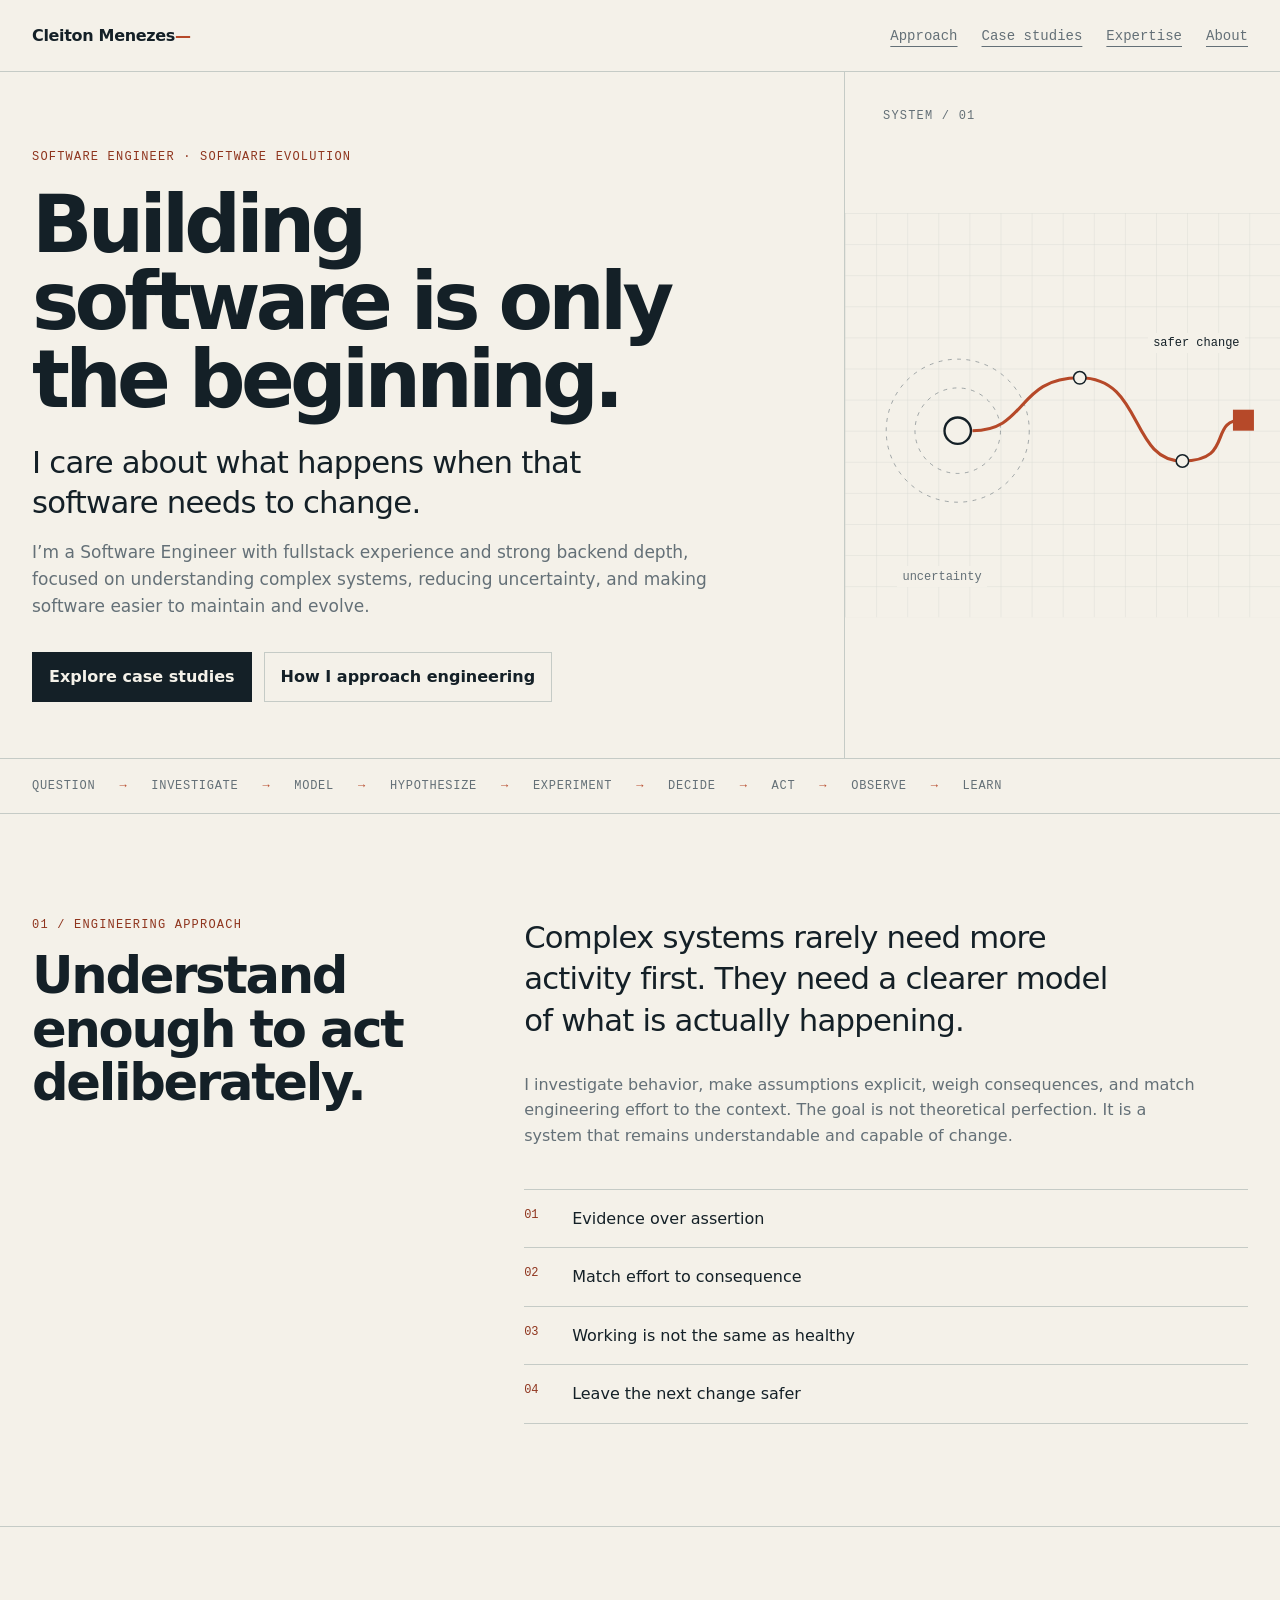
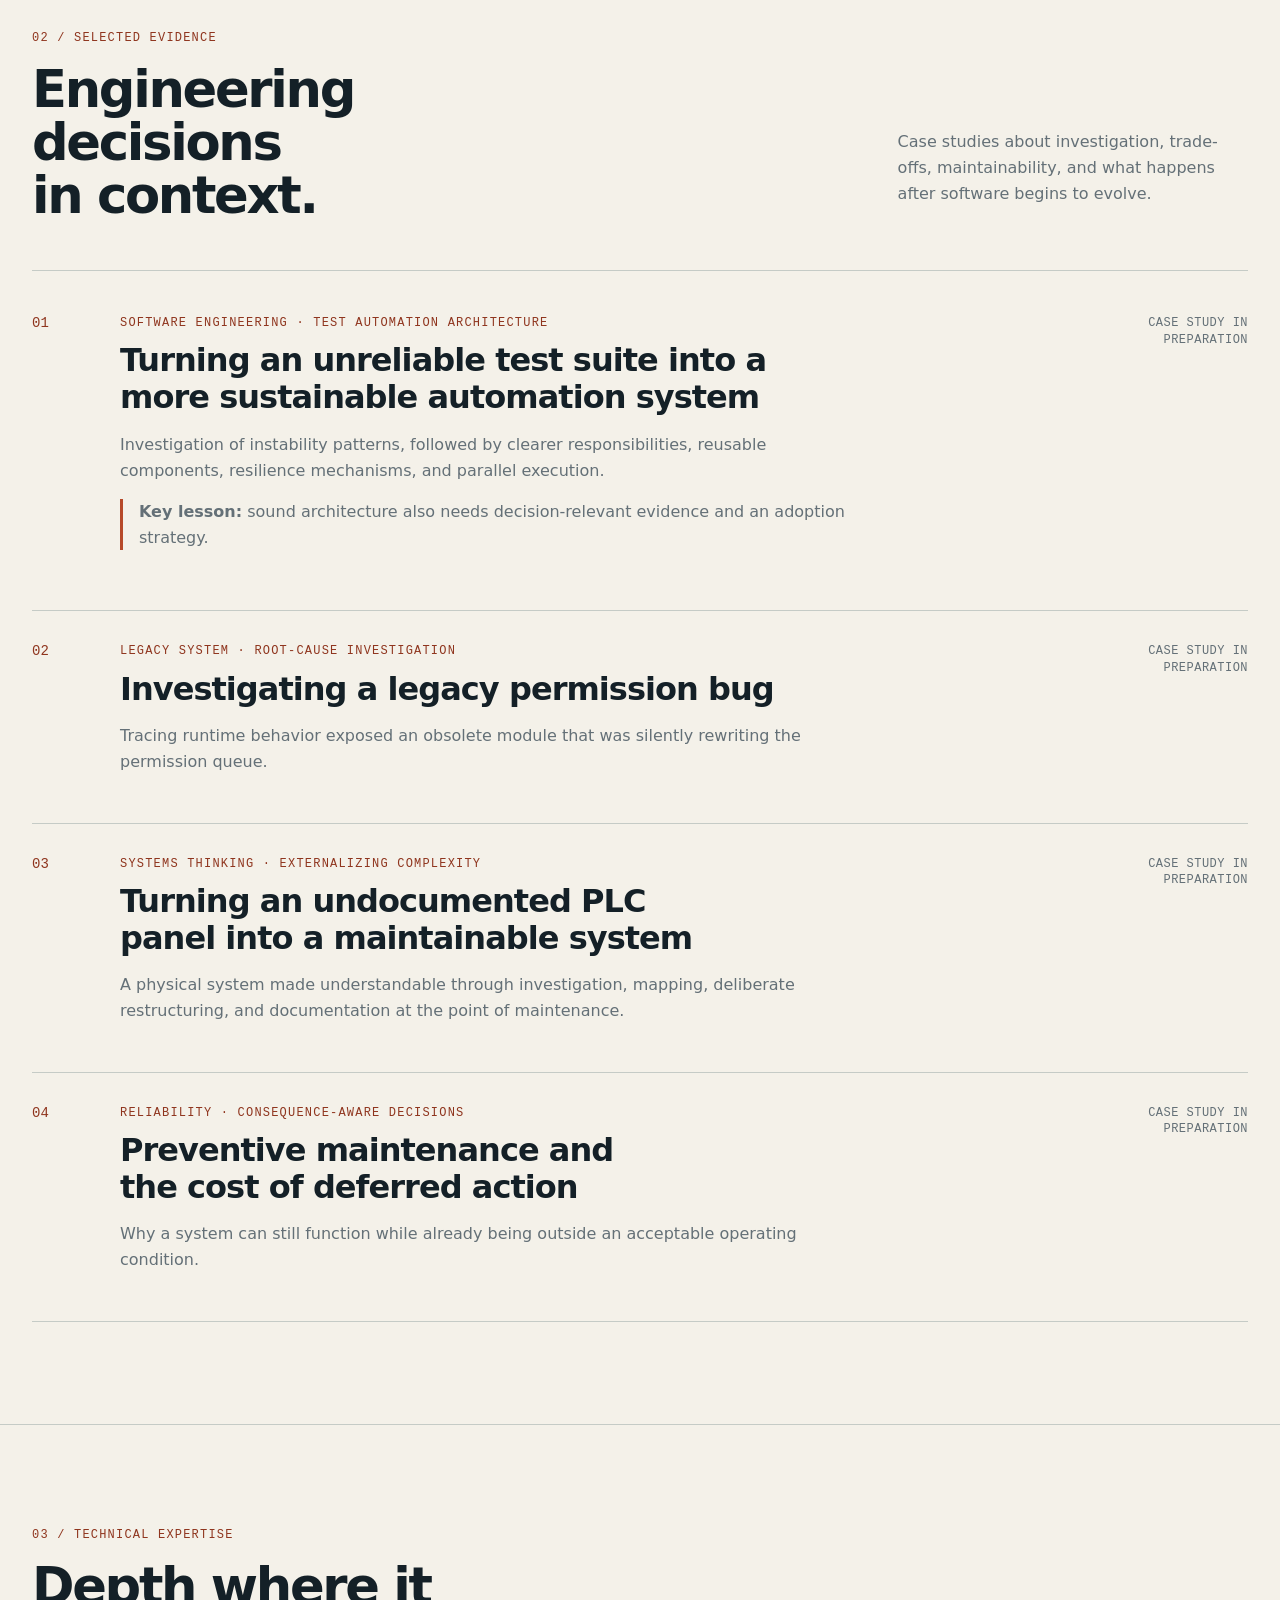
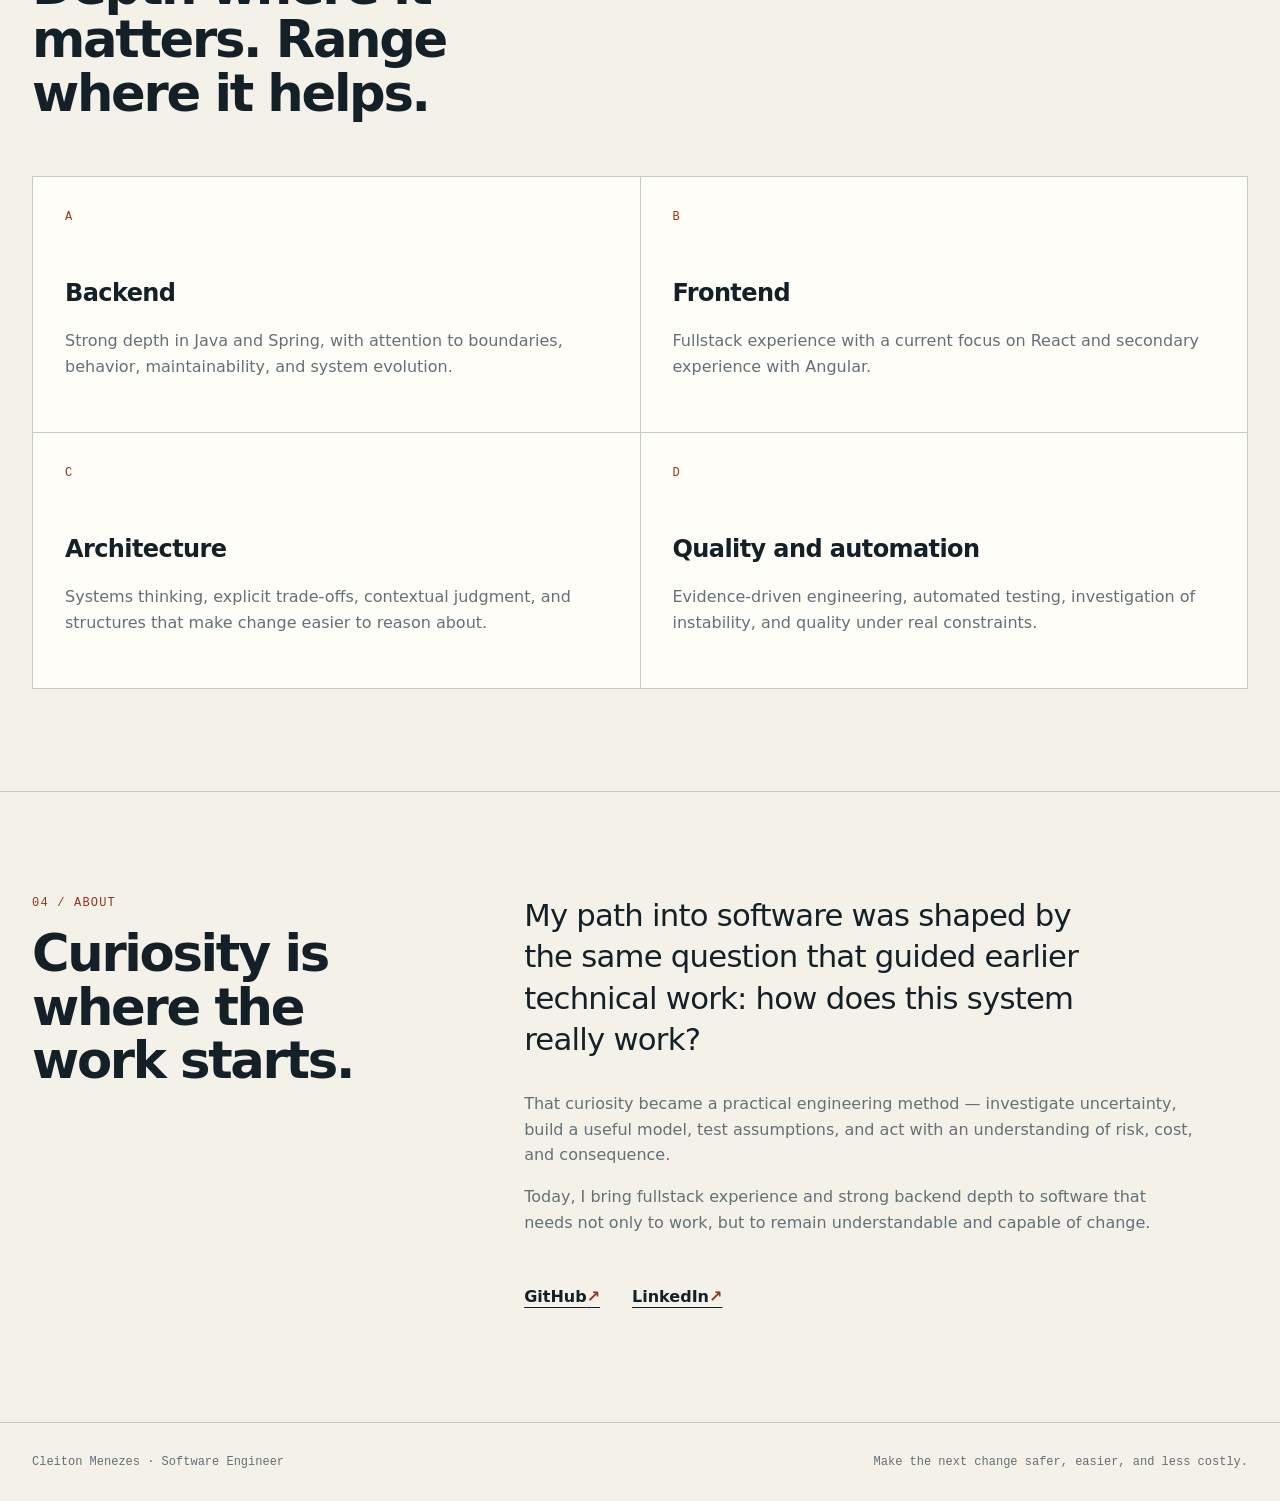
==== index.html @ 7252bc90 "Create audited portfolio home foundation" ====
<!doctype html>
<html lang="en">
<head>
  <meta charset="utf-8">
  <meta name="viewport" content="width=device-width, initial-scale=1">
  <meta name="description" content="Cleiton Menezes is a Software Engineer focused on building and evolving understandable, maintainable software.">
  <meta name="theme-color" content="#142027">
  <title>Cleiton Menezes — Software Engineer</title>
  <link rel="icon" href="favicon.svg" type="image/svg+xml">
  <link rel="stylesheet" href="styles.css">
</head>
<body>
  <a class="skip-link" href="#main-content">Skip to content</a>

  <header class="site-header">
    <a class="wordmark" href="#top" aria-label="Cleiton Menezes, home">Cleiton Menezes <span>—</span></a>
    <nav aria-label="Main navigation">
      <a href="#approach">Approach</a>
      <a href="#work">Case studies</a>
      <a href="#expertise">Expertise</a>
      <a href="#about">About</a>
    </nav>
  </header>

  <main id="main-content">
    <section class="hero" id="top" aria-labelledby="hero-title">
      <div class="hero-copy">
        <p class="eyebrow">Software Engineer · Software Evolution</p>
        <h1 id="hero-title">Building software is only the beginning.</h1>
        <p class="hero-lede">I care about what happens when that software needs to change.</p>
        <p class="hero-support">I’m a Software Engineer with fullstack experience and strong backend depth, focused on understanding complex systems, reducing uncertainty, and making software easier to maintain and evolve.</p>
        <div class="hero-actions">
          <a class="button button-primary" href="#work">Explore case studies</a>
          <a class="button button-secondary" href="#approach">How I approach engineering</a>
        </div>
      </div>

      <div class="hero-map" role="img" aria-label="A path transforms uncertainty into a safer change through deliberate engineering decisions">
        <p class="map-index">SYSTEM / 01</p>
        <svg viewBox="0 0 560 520" aria-hidden="true" focusable="false">
          <defs>
            <pattern id="grid" width="40" height="40" patternUnits="userSpaceOnUse">
              <path d="M40 0H0V40" fill="none" stroke="currentColor" stroke-width="1"/>
            </pattern>
          </defs>
          <rect width="560" height="520" fill="url(#grid)" class="grid-field"/>
          <circle cx="145" cy="280" r="92" class="orbit"/>
          <circle cx="145" cy="280" r="55" class="orbit"/>
          <circle cx="145" cy="280" r="17" class="origin"/>
          <path d="M164 280C235 280 220 212 302 212S366 319 434 319 466 266 512 266" class="journey"/>
          <circle cx="302" cy="212" r="8" class="checkpoint"/>
          <circle cx="434" cy="319" r="8" class="checkpoint"/>
          <rect x="499" y="253" width="27" height="27" class="destination"/>
        </svg>
        <span class="map-label map-start">uncertainty</span>
        <span class="map-label map-end">safer change</span>
      </div>

      <ol class="method" aria-label="Engineering method">
        <li>Question</li><li>Investigate</li><li>Model</li><li>Hypothesize</li><li>Experiment</li><li>Decide</li><li>Act</li><li>Observe</li><li>Learn</li>
      </ol>
    </section>

    <section class="approach section" id="approach" aria-labelledby="approach-title">
      <div class="section-heading">
        <p class="section-index">01 / Engineering approach</p>
        <h2 id="approach-title">Understand enough to act deliberately.</h2>
      </div>
      <div class="approach-copy">
        <p class="large-copy">Complex systems rarely need more activity first. They need a clearer model of what is actually happening.</p>
        <p>I investigate behavior, make assumptions explicit, weigh consequences, and match engineering effort to the context. The goal is not theoretical perfection. It is a system that remains understandable and capable of change.</p>
        <ul class="principles">
          <li><span>01</span> Evidence over assertion</li>
          <li><span>02</span> Match effort to consequence</li>
          <li><span>03</span> Working is not the same as healthy</li>
          <li><span>04</span> Leave the next change safer</li>
        </ul>
      </div>
    </section>

    <section class="work section" id="work" aria-labelledby="work-title">
      <div class="section-heading work-heading">
        <div>
          <p class="section-index">02 / Selected evidence</p>
          <h2 id="work-title">Engineering decisions in context.</h2>
        </div>
        <p>Case studies about investigation, trade-offs, maintainability, and what happens after software begins to evolve.</p>
      </div>

      <div class="case-list">
        <article class="case-card case-featured">
          <div class="case-number">01</div>
          <div class="case-body">
            <p class="case-context">Software engineering · Test automation architecture</p>
            <h3>Turning an unreliable test suite into a more sustainable automation system</h3>
            <p>Investigation of instability patterns, followed by clearer responsibilities, reusable components, resilience mechanisms, and parallel execution.</p>
            <p class="case-lesson"><strong>Key lesson:</strong> sound architecture also needs decision-relevant evidence and an adoption strategy.</p>
          </div>
          <span class="case-status">Case study in preparation</span>
        </article>

        <article class="case-card">
          <div class="case-number">02</div>
          <div class="case-body">
            <p class="case-context">Legacy system · Root-cause investigation</p>
            <h3>Investigating a legacy permission bug</h3>
            <p>Tracing runtime behavior exposed an obsolete module that was silently rewriting the permission queue.</p>
          </div>
          <span class="case-status">Case study in preparation</span>
        </article>

        <article class="case-card">
          <div class="case-number">03</div>
          <div class="case-body">
            <p class="case-context">Systems thinking · Externalizing complexity</p>
            <h3>Turning an undocumented PLC panel into a maintainable system</h3>
            <p>A physical system made understandable through investigation, mapping, deliberate restructuring, and documentation at the point of maintenance.</p>
          </div>
          <span class="case-status">Case study in preparation</span>
        </article>

        <article class="case-card">
          <div class="case-number">04</div>
          <div class="case-body">
            <p class="case-context">Reliability · Consequence-aware decisions</p>
            <h3>Preventive maintenance and the cost of deferred action</h3>
            <p>Why a system can still function while already being outside an acceptable operating condition.</p>
          </div>
          <span class="case-status">Case study in preparation</span>
        </article>
      </div>
    </section>

    <section class="expertise section" id="expertise" aria-labelledby="expertise-title">
      <div class="section-heading">
        <p class="section-index">03 / Technical expertise</p>
        <h2 id="expertise-title">Depth where it matters. Range where it helps.</h2>
      </div>
      <div class="expertise-grid">
        <article><p class="expertise-index">A</p><h3>Backend</h3><p>Strong depth in Java and Spring, with attention to boundaries, behavior, maintainability, and system evolution.</p></article>
        <article><p class="expertise-index">B</p><h3>Frontend</h3><p>Fullstack experience with a current focus on React and secondary experience with Angular.</p></article>
        <article><p class="expertise-index">C</p><h3>Architecture</h3><p>Systems thinking, explicit trade-offs, contextual judgment, and structures that make change easier to reason about.</p></article>
        <article><p class="expertise-index">D</p><h3>Quality and automation</h3><p>Evidence-driven engineering, automated testing, investigation of instability, and quality under real constraints.</p></article>
      </div>
    </section>

    <section class="about section" id="about" aria-labelledby="about-title">
      <div class="section-heading">
        <p class="section-index">04 / About</p>
        <h2 id="about-title">Curiosity is where the work starts.</h2>
      </div>
      <div class="about-copy">
        <p class="large-copy">My path into software was shaped by the same question that guided earlier technical work: how does this system really work?</p>
        <p>That curiosity became a practical engineering method — investigate uncertainty, build a useful model, test assumptions, and act with an understanding of risk, cost, and consequence.</p>
        <p>Today, I bring fullstack experience and strong backend depth to software that needs not only to work, but to remain understandable and capable of change.</p>
        <div class="contact-links" aria-label="Professional profiles">
          <a href="https://github.com/menezescleiton">GitHub <span aria-hidden="true">↗</span></a>
          <a href="https://www.linkedin.com/in/menezescleiton/">LinkedIn <span aria-hidden="true">↗</span></a>
        </div>
      </div>
    </section>
  </main>

  <footer class="site-footer">
    <p>Cleiton Menezes · Software Engineer</p>
    <p>Make the next change safer, easier, and less costly.</p>
  </footer>
</body>
</html>
---- styles.css ----
:root {
  color-scheme: light dark;
  --paper: light-dark(#f4f1e9, #0b1014);
  --surface: light-dark(#fffdf7, #11181e);
  --ink: light-dark(#142027, #edf2ef);
  --muted: light-dark(#647077, #a4afb0);
  --line: light-dark(#c5cbc6, #303a40);
  --signal: light-dark(#b64929, #ed7148);
  --signal-strong: light-dark(#8f351e, #ff906a);
  --max-width: 82rem;
}

* { box-sizing: border-box; }
html { scroll-behavior: smooth; }
body { margin: 0; background: var(--paper); color: var(--ink); font-family: Inter, ui-sans-serif, system-ui, -apple-system, BlinkMacSystemFont, "Segoe UI", sans-serif; font-size: 1rem; line-height: 1.6; }
a { color: inherit; }
a:focus-visible { outline: 3px solid var(--signal-strong); outline-offset: 4px; }
.skip-link { position: absolute; left: 1rem; top: -5rem; z-index: 100; padding: .75rem 1rem; background: var(--ink); color: var(--paper); }
.skip-link:focus { top: 1rem; }

.site-header { width: min(100%, var(--max-width)); margin: 0 auto; min-height: 4.5rem; padding: 0 2rem; display: flex; align-items: center; justify-content: space-between; gap: 2rem; border-bottom: 1px solid var(--line); }
.wordmark { min-height: 2.75rem; display: inline-flex; align-items: center; font-weight: 650; text-decoration: none; letter-spacing: -.02em; white-space: nowrap; }
.wordmark span { color: var(--signal); }
nav { display: flex; flex-wrap: wrap; justify-content: flex-end; gap: 1.5rem; }
nav a { min-height: 2.75rem; display: inline-flex; align-items: center; color: var(--muted); font: .875rem ui-monospace, "Cascadia Mono", monospace; text-decoration-thickness: 1px; text-underline-offset: .35rem; }
nav a:hover { color: var(--ink); }

main, .site-footer { width: min(100%, var(--max-width)); margin: 0 auto; }
.hero { display: grid; grid-template-columns: minmax(0, 1.45fr) minmax(20rem, .75fr); position: relative; min-height: 40rem; border-bottom: 1px solid var(--line); }
.hero-copy { padding: clamp(3.5rem, 6vw, 5.5rem) clamp(2rem, 6vw, 5.5rem) 3.5rem 2rem; display: flex; flex-direction: column; justify-content: flex-start; }
.eyebrow, .section-index, .map-index, .case-context, .case-status, .expertise-index { margin: 0; color: var(--signal-strong); font: .75rem/1.4 ui-monospace, "Cascadia Mono", monospace; letter-spacing: .1em; text-transform: uppercase; }
h1, h2, h3 { text-wrap: balance; }
h1 { margin: 1.25rem 0 1.5rem; max-width: 13ch; font-size: clamp(3rem, 6.2vw, 5.25rem); line-height: .98; letter-spacing: -.06em; font-weight: 650; }
.hero-lede { margin: 0 0 1rem; max-width: 35rem; font-size: clamp(1.35rem, 2.4vw, 2rem); line-height: 1.3; letter-spacing: -.025em; }
.hero-support { margin: 0; max-width: 43rem; color: var(--muted); font-size: 1.0625rem; }
.hero-actions { display: flex; flex-wrap: wrap; gap: .75rem; margin-top: 2rem; }
.button { min-height: 2.75rem; display: inline-flex; align-items: center; justify-content: center; padding: .7rem 1rem; border: 1px solid var(--ink); font-weight: 650; text-decoration: none; }
.button-primary { background: var(--ink); color: var(--paper); }
.button-secondary { border-color: var(--line); }
.button:hover { border-color: var(--signal-strong); }

.hero-map { position: relative; min-height: 36rem; overflow: hidden; border-left: 1px solid var(--line); color: var(--line); }
.hero-map svg { width: 100%; height: 100%; display: block; }
.map-index { position: absolute; top: 2rem; left: 2rem; z-index: 1; padding: .25rem .4rem; background: var(--paper); color: var(--muted); }
.grid-field { opacity: .65; }
.orbit { fill: none; stroke: var(--muted); stroke-width: 1; stroke-dasharray: 5 7; opacity: .75; }
.origin { fill: var(--paper); stroke: var(--ink); stroke-width: 3; }
.journey { fill: none; stroke: var(--signal); stroke-width: 4; }
.checkpoint { fill: var(--paper); stroke: var(--ink); stroke-width: 2; }
.destination { fill: var(--signal); }
.map-label { position: absolute; padding: .2rem .35rem; background: var(--paper); font: .75rem ui-monospace, "Cascadia Mono", monospace; }
.map-start { left: 12%; bottom: 25%; color: var(--muted); }
.map-end { right: 8%; top: 38%; color: var(--ink); }
.method { grid-column: 1 / -1; margin: 0; padding: 1.25rem 2rem; display: flex; flex-wrap: wrap; gap: .55rem 1.5rem; border-top: 1px solid var(--line); list-style: none; color: var(--muted); font: .75rem ui-monospace, "Cascadia Mono", monospace; text-transform: uppercase; letter-spacing: .06em; }
.method li:not(:last-child)::after { content: "→"; margin-left: 1.5rem; color: var(--signal); }

.section { padding: clamp(4rem, 8vw, 7rem) 2rem; border-bottom: 1px solid var(--line); }
.approach, .about { display: grid; grid-template-columns: minmax(16rem, .7fr) minmax(0, 1.3fr); gap: clamp(3rem, 8vw, 8rem); }
.section-heading h2 { margin: 1rem 0 0; max-width: 15ch; font-size: clamp(2.1rem, 4vw, 4rem); line-height: 1.04; letter-spacing: -.045em; font-weight: 650; }
.large-copy { margin-top: 0; max-width: 30ch; font-size: clamp(1.35rem, 2.4vw, 2rem); line-height: 1.35; letter-spacing: -.025em; }
.approach-copy > p:not(.large-copy), .about-copy > p:not(.large-copy) { max-width: 42rem; color: var(--muted); }
.principles { margin: 2.5rem 0 0; padding: 0; list-style: none; border-top: 1px solid var(--line); }
.principles li { padding: 1rem 0; display: grid; grid-template-columns: 3rem 1fr; border-bottom: 1px solid var(--line); }
.principles span { color: var(--signal-strong); font-family: ui-monospace, "Cascadia Mono", monospace; font-size: .75rem; }

.work-heading { display: grid; grid-template-columns: minmax(0, 1.4fr) minmax(18rem, .6fr); align-items: end; gap: 3rem; margin-bottom: 3rem; }
.work-heading > p { color: var(--muted); }
.case-list { border-top: 1px solid var(--line); }
.case-card { display: grid; grid-template-columns: 4rem minmax(0, 1fr) 12rem; gap: 1.5rem; padding: 2rem 0; border-bottom: 1px solid var(--line); }
.case-featured { padding-top: 2.75rem; padding-bottom: 2.75rem; }
.case-number { color: var(--signal-strong); font: .875rem ui-monospace, "Cascadia Mono", monospace; }
.case-body h3 { margin: .65rem 0 .8rem; max-width: 30ch; font-size: clamp(1.4rem, 2.5vw, 2rem); line-height: 1.15; letter-spacing: -.03em; }
.case-body > p:not(.case-context) { max-width: 46rem; color: var(--muted); }
.case-lesson { padding-left: 1rem; border-left: 3px solid var(--signal); }
.case-status { align-self: start; color: var(--muted); text-align: right; letter-spacing: .04em; }

.expertise-grid { margin-top: 3.5rem; display: grid; grid-template-columns: repeat(2, minmax(0, 1fr)); border-top: 1px solid var(--line); border-left: 1px solid var(--line); }
.expertise-grid article { min-height: 16rem; padding: 2rem; border-right: 1px solid var(--line); border-bottom: 1px solid var(--line); background: var(--surface); }
.expertise-grid h3 { margin: 3rem 0 .75rem; font-size: 1.5rem; letter-spacing: -.025em; }
.expertise-grid article > p:last-child { color: var(--muted); }

.contact-links { display: flex; flex-wrap: wrap; gap: 1rem 2rem; margin-top: 2.5rem; }
.contact-links a { min-height: 2.75rem; display: inline-flex; align-items: center; font-weight: 650; text-underline-offset: .3rem; }
.contact-links span { color: var(--signal-strong); }
.site-footer { padding: 2rem; display: flex; flex-wrap: wrap; justify-content: space-between; gap: 1rem; color: var(--muted); font: .75rem ui-monospace, "Cascadia Mono", monospace; }
.site-footer p { margin: 0; }

@media (max-width: 55rem) {
  .site-header { align-items: flex-start; padding-block: 1.25rem; }
  .hero { grid-template-columns: 1fr; }
  .hero-copy { padding-right: 2rem; }
  .hero-map { min-height: 30rem; border-left: 0; border-top: 1px solid var(--line); }
  .approach, .about { grid-template-columns: 1fr; }
  .work-heading { grid-template-columns: 1fr; }
  .case-card { grid-template-columns: 3rem minmax(0, 1fr); }
  .case-status { grid-column: 2; text-align: left; }
}

@media (max-width: 38rem) {
  .site-header { display: block; }
  nav { margin-top: 1rem; justify-content: flex-start; gap: .75rem 1.25rem; }
  .hero { min-height: 0; }
  .hero-copy, .section { padding-inline: 1.25rem; }
  h1 { font-size: clamp(2.85rem, 14vw, 4.25rem); }
  .method { padding-inline: 1.25rem; }
  .method li:not(:last-child)::after { margin-left: .8rem; }
  .case-card { grid-template-columns: 1fr; gap: .75rem; }
  .case-status { grid-column: 1; }
  .expertise-grid { grid-template-columns: 1fr; }
  .site-footer { display: block; }
  .site-footer p + p { margin-top: .5rem; }
}

@media (prefers-reduced-motion: reduce) {
  html { scroll-behavior: auto; }
}
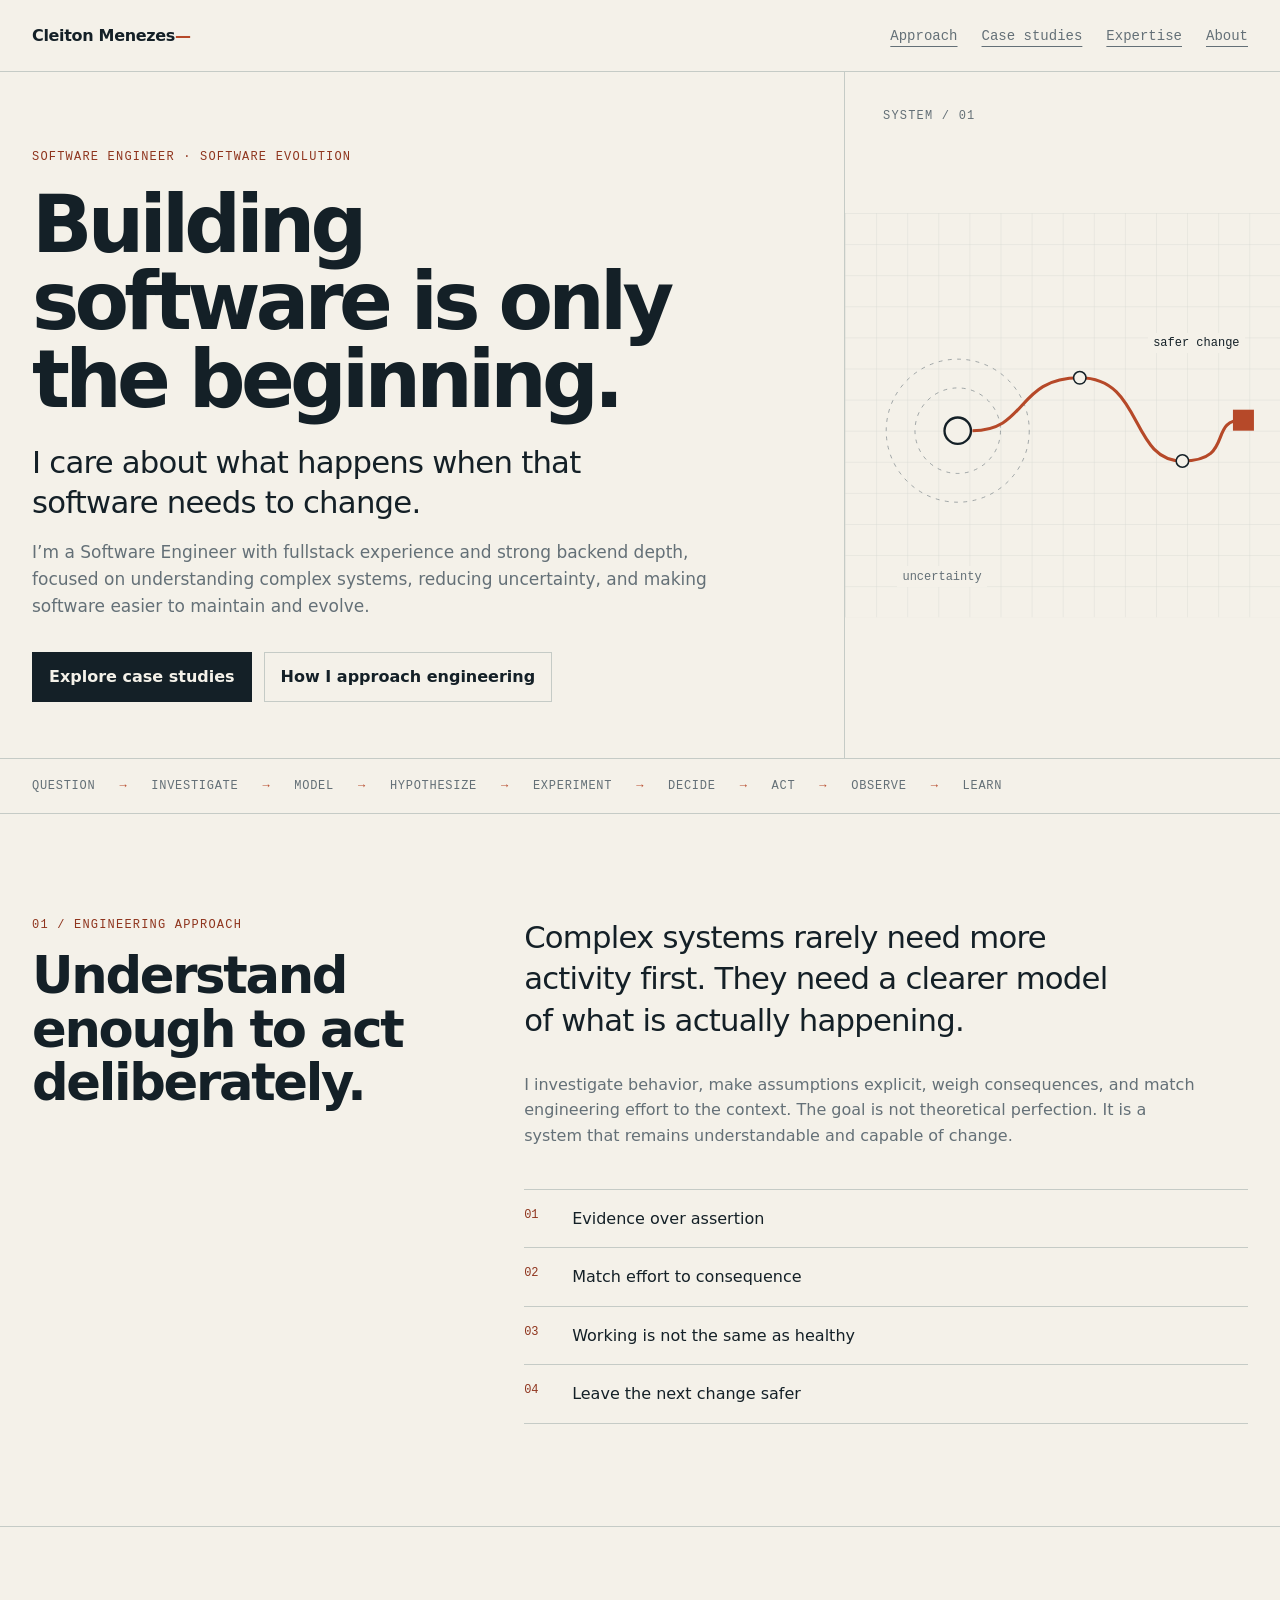
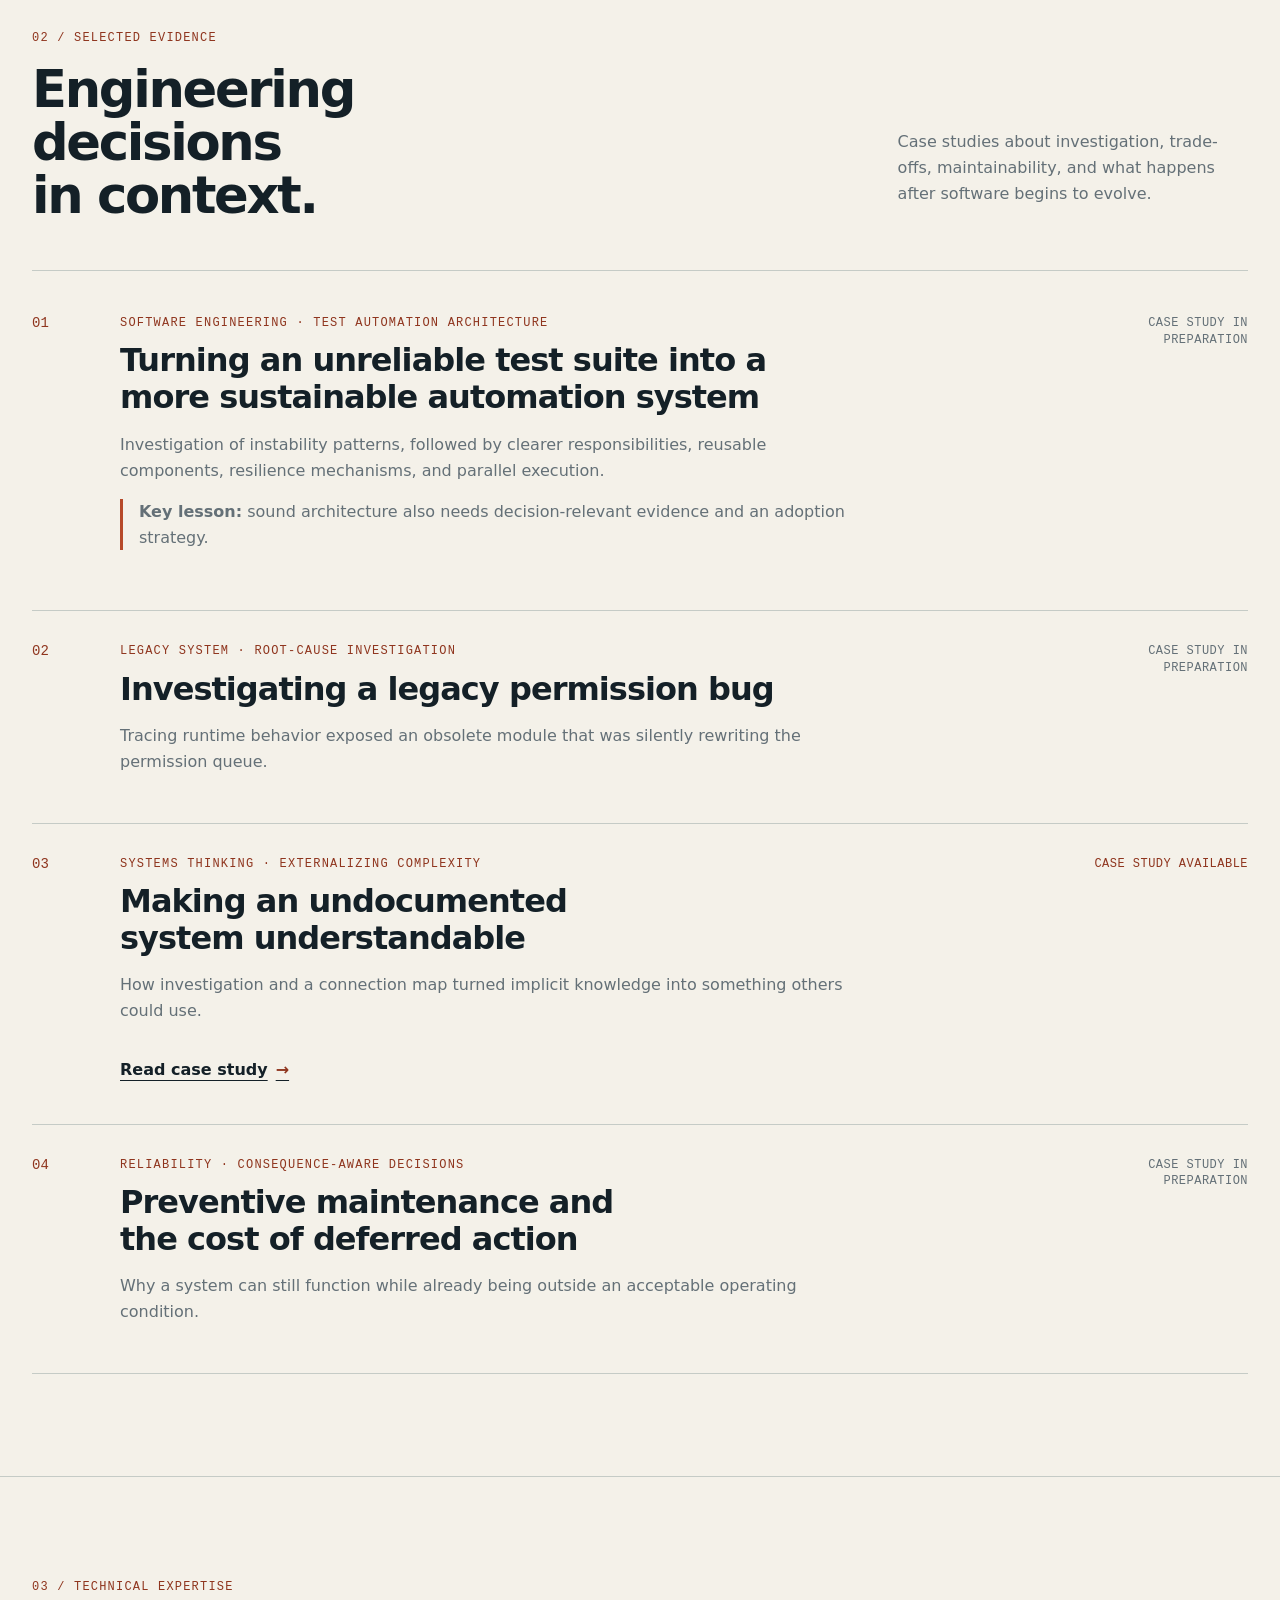
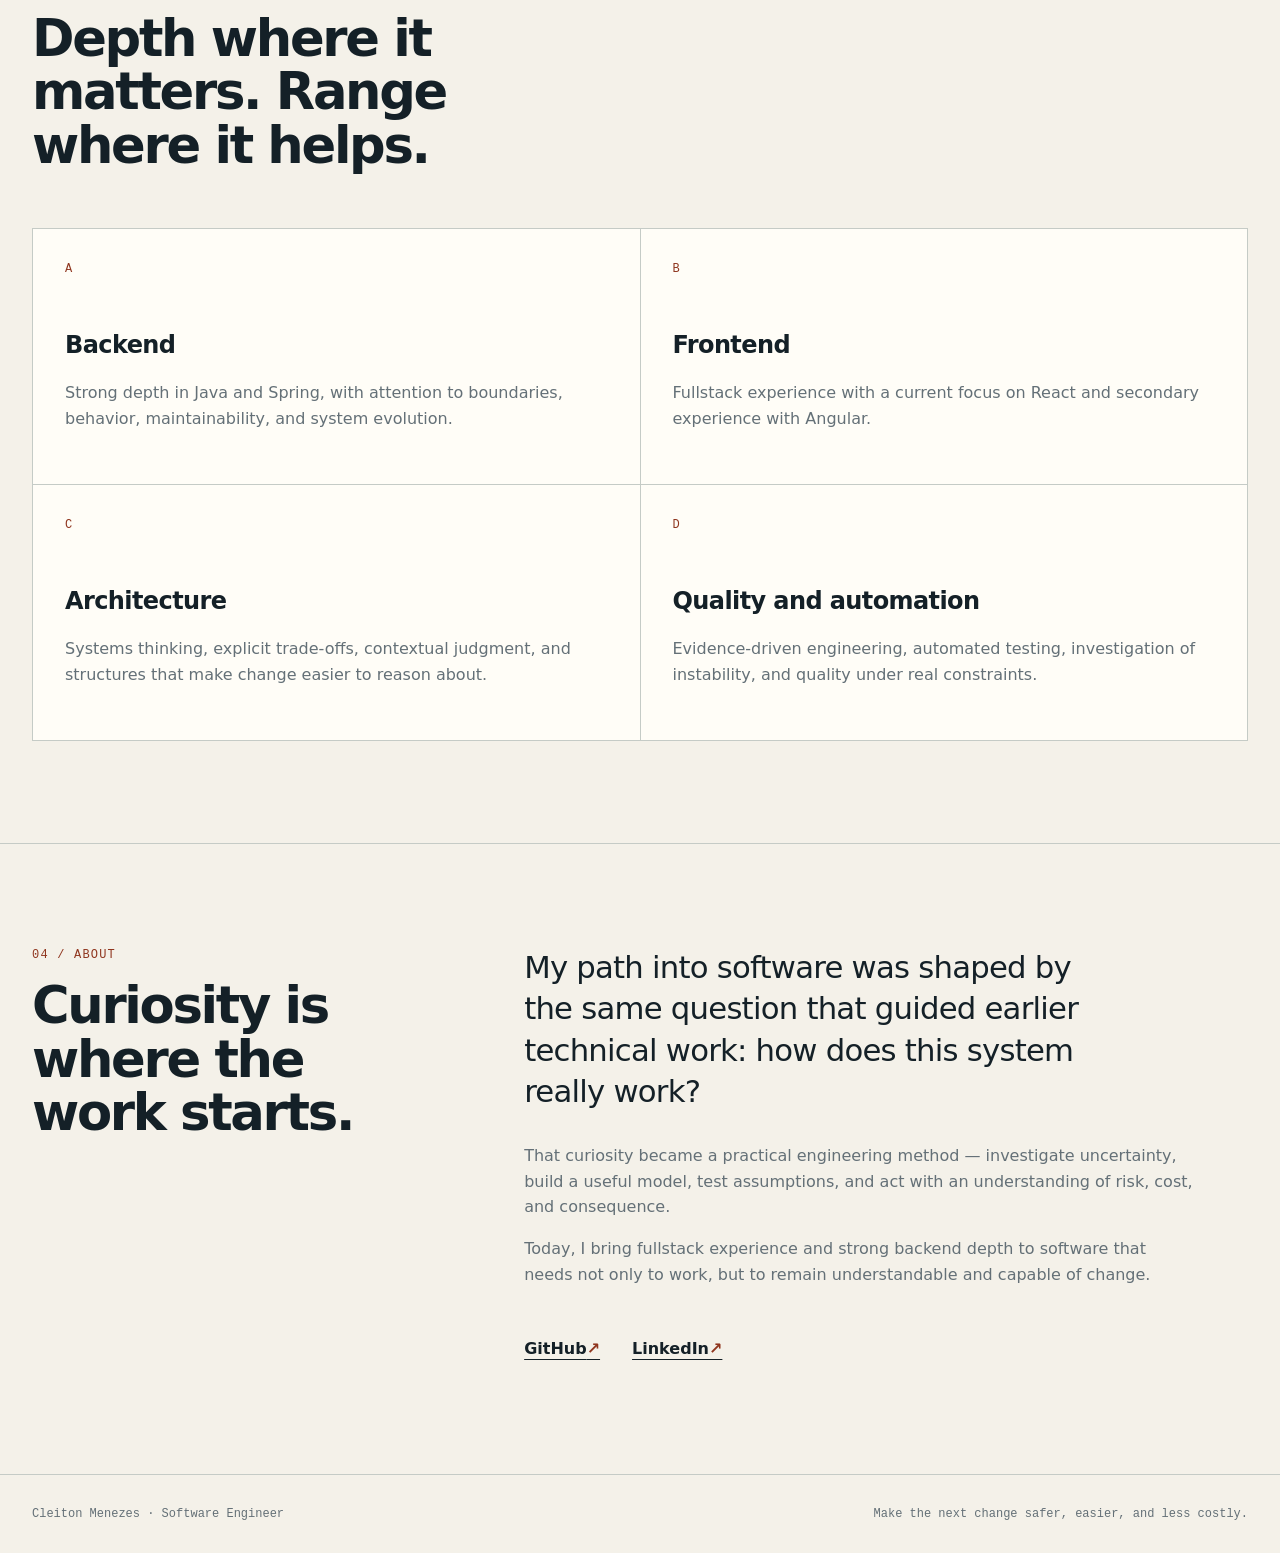
==== commit ff2dafda: "Add audited PLC case study" ====
--- a/index.html
+++ b/index.html
@@ -113,10 +113,11 @@
           <div class="case-number">03</div>
           <div class="case-body">
             <p class="case-context">Systems thinking · Externalizing complexity</p>
-            <h3>Turning an undocumented PLC panel into a maintainable system</h3>
-            <p>A physical system made understandable through investigation, mapping, deliberate restructuring, and documentation at the point of maintenance.</p>
+            <h3>Making an undocumented system understandable</h3>
+            <p>How investigation and a connection map turned implicit knowledge into something others could use.</p>
+            <a class="case-link" href="case-studies/plc-ocean-pact.html">Read case study <span aria-hidden="true">→</span></a>
           </div>
-          <span class="case-status">Case study in preparation</span>
+          <span class="case-status case-status-ready">Case study available</span>
         </article>
 
         <article class="case-card">
--- a/styles.css
+++ b/styles.css
@@ -72,7 +72,36 @@
 .case-body h3 { margin: .65rem 0 .8rem; max-width: 30ch; font-size: clamp(1.4rem, 2.5vw, 2rem); line-height: 1.15; letter-spacing: -.03em; }
 .case-body > p:not(.case-context) { max-width: 46rem; color: var(--muted); }
 .case-lesson { padding-left: 1rem; border-left: 3px solid var(--signal); }
+.case-link { min-height: 2.75rem; display: inline-flex; align-items: center; gap: .5rem; margin-top: .5rem; color: var(--ink); font-weight: 650; text-underline-offset: .3rem; }
+.case-link span { color: var(--signal-strong); }
 .case-status { align-self: start; color: var(--muted); text-align: right; letter-spacing: .04em; }
+.case-status-ready { color: var(--signal-strong); }
+
+.case-page { width: min(100%, 68rem); margin: 0 auto; }
+.case-hero { padding: clamp(4rem, 9vw, 8rem) 2rem clamp(3rem, 7vw, 6rem); border-bottom: 1px solid var(--line); }
+.case-hero h1 { max-width: 15ch; }
+.case-summary { max-width: 43rem; margin: 0; color: var(--muted); font-size: clamp(1.15rem, 2vw, 1.5rem); }
+.case-meta { display: flex; flex-wrap: wrap; gap: .75rem 2rem; margin: 2rem 0 0; padding: 1.25rem 0 0; border-top: 1px solid var(--line); list-style: none; color: var(--muted); font: .75rem/1.5 ui-monospace, "Cascadia Mono", monospace; text-transform: uppercase; letter-spacing: .06em; }
+.case-section { display: grid; grid-template-columns: minmax(14rem, .55fr) minmax(0, 1.45fr); gap: clamp(2rem, 7vw, 6rem); padding: clamp(3rem, 7vw, 6rem) 2rem; border-bottom: 1px solid var(--line); }
+.case-section > * { min-width: 0; }
+.case-section h2 { margin: .65rem 0 0; font-size: clamp(1.8rem, 3.5vw, 3rem); line-height: 1.05; letter-spacing: -.04em; }
+.case-narrative { max-width: 44rem; }
+.case-narrative > :first-child { margin-top: 0; }
+.case-narrative p, .case-narrative li { color: var(--muted); }
+.case-narrative strong { color: var(--ink); }
+.case-narrative blockquote { margin: 2rem 0; padding: 1.25rem 0 1.25rem 1.5rem; border-left: 3px solid var(--signal); font-size: clamp(1.25rem, 2vw, 1.65rem); line-height: 1.35; }
+.case-narrative blockquote p { margin: 0; color: var(--ink); }
+.evidence-note { margin-top: 2rem; padding: 1.25rem; border: 1px solid var(--line); background: var(--surface); }
+.evidence-note h3 { margin: 0 0 .5rem; font-size: 1rem; }
+.evidence-note p { margin: 0; }
+.system-map { margin: 2rem 0; padding: 1.5rem; border: 1px solid var(--line); background: var(--surface); }
+.system-map svg { width: 100%; height: auto; display: block; }
+.system-map .map-line { stroke: var(--muted); stroke-width: 2; fill: none; }
+.system-map .map-node { fill: var(--paper); stroke: var(--ink); stroke-width: 2; }
+.system-map .map-output { fill: var(--signal); stroke: var(--signal); }
+.system-map text { fill: var(--ink); font: 12px ui-monospace, "Cascadia Mono", monospace; }
+.system-map figcaption { margin-top: 1rem; color: var(--muted); font-size: .875rem; }
+.back-link { min-height: 2.75rem; display: inline-flex; align-items: center; gap: .5rem; color: var(--muted); font: .875rem ui-monospace, "Cascadia Mono", monospace; text-underline-offset: .3rem; }
 
 .expertise-grid { margin-top: 3.5rem; display: grid; grid-template-columns: repeat(2, minmax(0, 1fr)); border-top: 1px solid var(--line); border-left: 1px solid var(--line); }
 .expertise-grid article { min-height: 16rem; padding: 2rem; border-right: 1px solid var(--line); border-bottom: 1px solid var(--line); background: var(--surface); }
@@ -85,6 +114,10 @@
 .site-footer { padding: 2rem; display: flex; flex-wrap: wrap; justify-content: space-between; gap: 1rem; color: var(--muted); font: .75rem ui-monospace, "Cascadia Mono", monospace; }
 .site-footer p { margin: 0; }
 
+@media (max-width: 65rem) {
+  .case-section { grid-template-columns: 1fr; }
+}
+
 @media (max-width: 55rem) {
   .site-header { align-items: flex-start; padding-block: 1.25rem; }
   .hero { grid-template-columns: 1fr; }
@@ -94,6 +127,7 @@
   .work-heading { grid-template-columns: 1fr; }
   .case-card { grid-template-columns: 3rem minmax(0, 1fr); }
   .case-status { grid-column: 2; text-align: left; }
+  .case-section { grid-template-columns: 1fr; }
 }
 
 @media (max-width: 38rem) {
@@ -102,6 +136,7 @@
   .hero { min-height: 0; }
   .hero-copy, .section { padding-inline: 1.25rem; }
   h1 { font-size: clamp(2.85rem, 14vw, 4.25rem); }
+  .case-hero h1 { font-size: clamp(2.35rem, 10vw, 3rem); }
   .method { padding-inline: 1.25rem; }
   .method li:not(:last-child)::after { margin-left: .8rem; }
   .case-card { grid-template-columns: 1fr; gap: .75rem; }
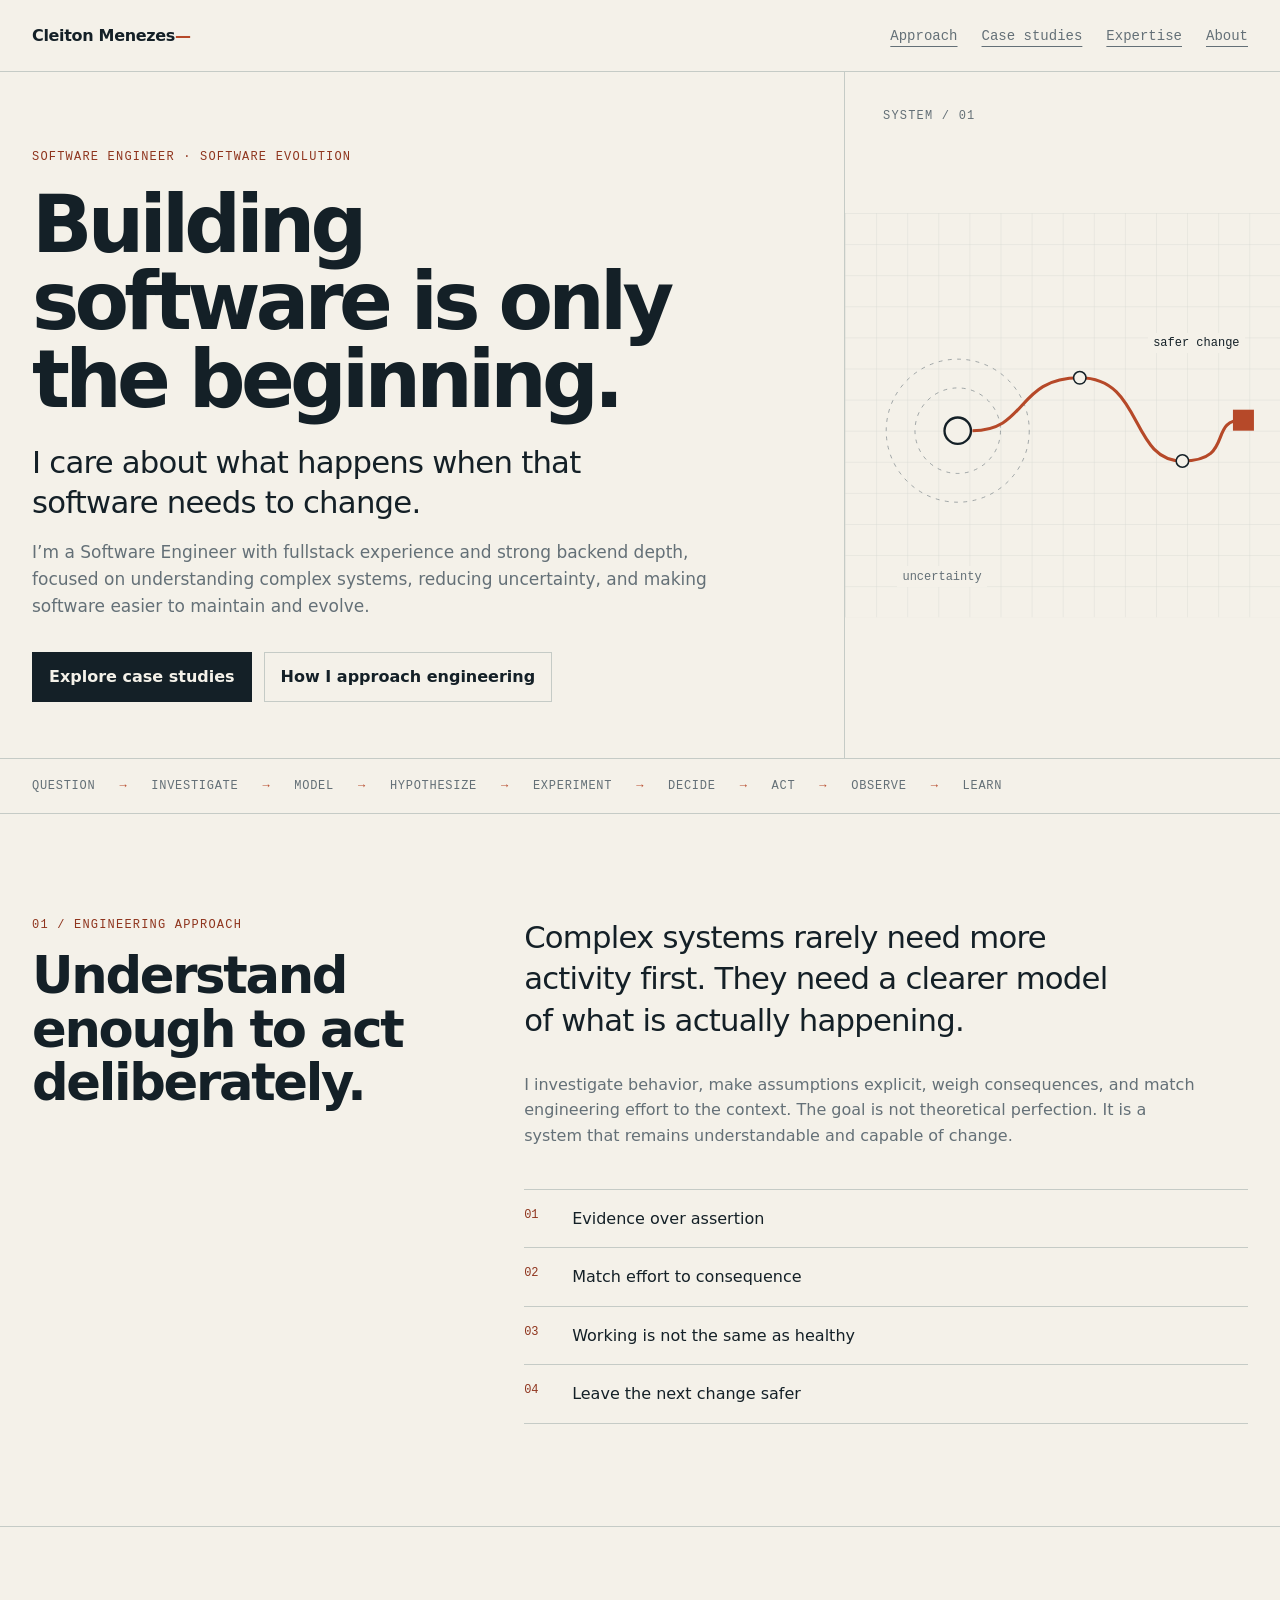
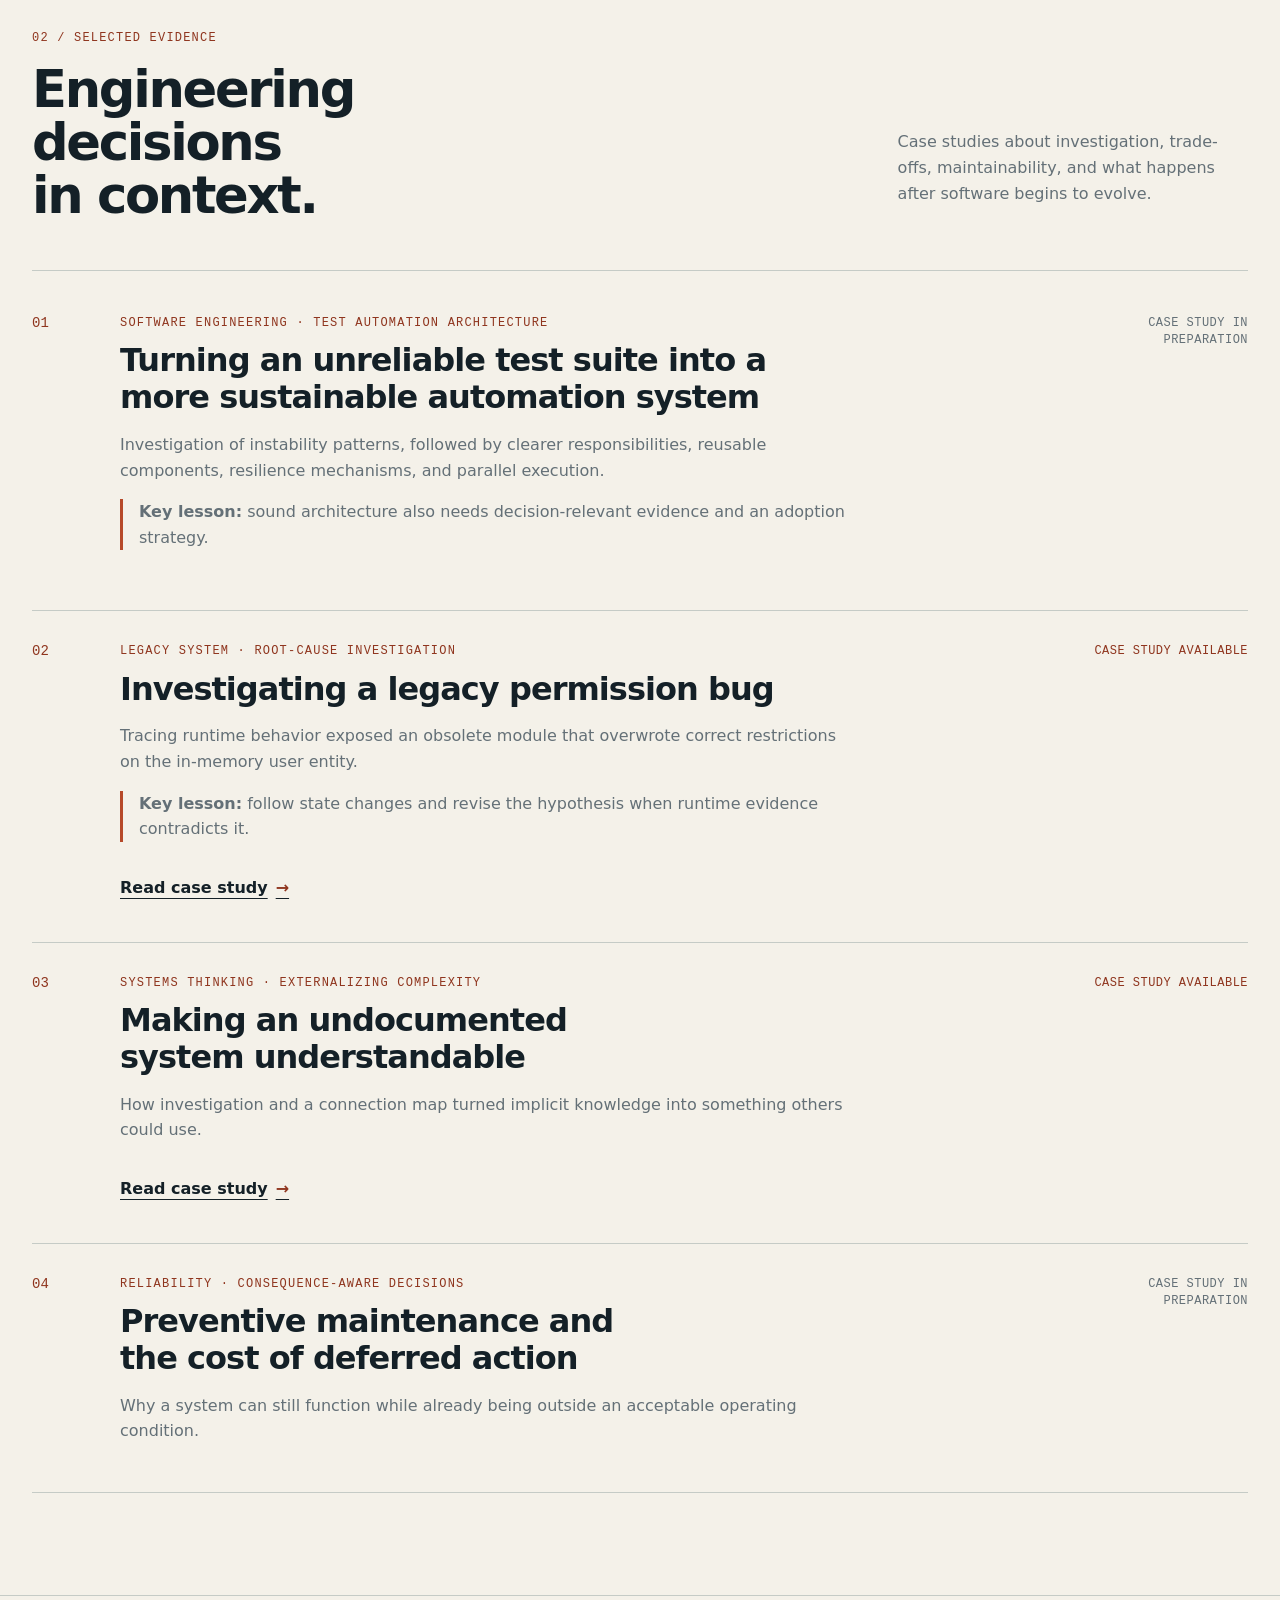
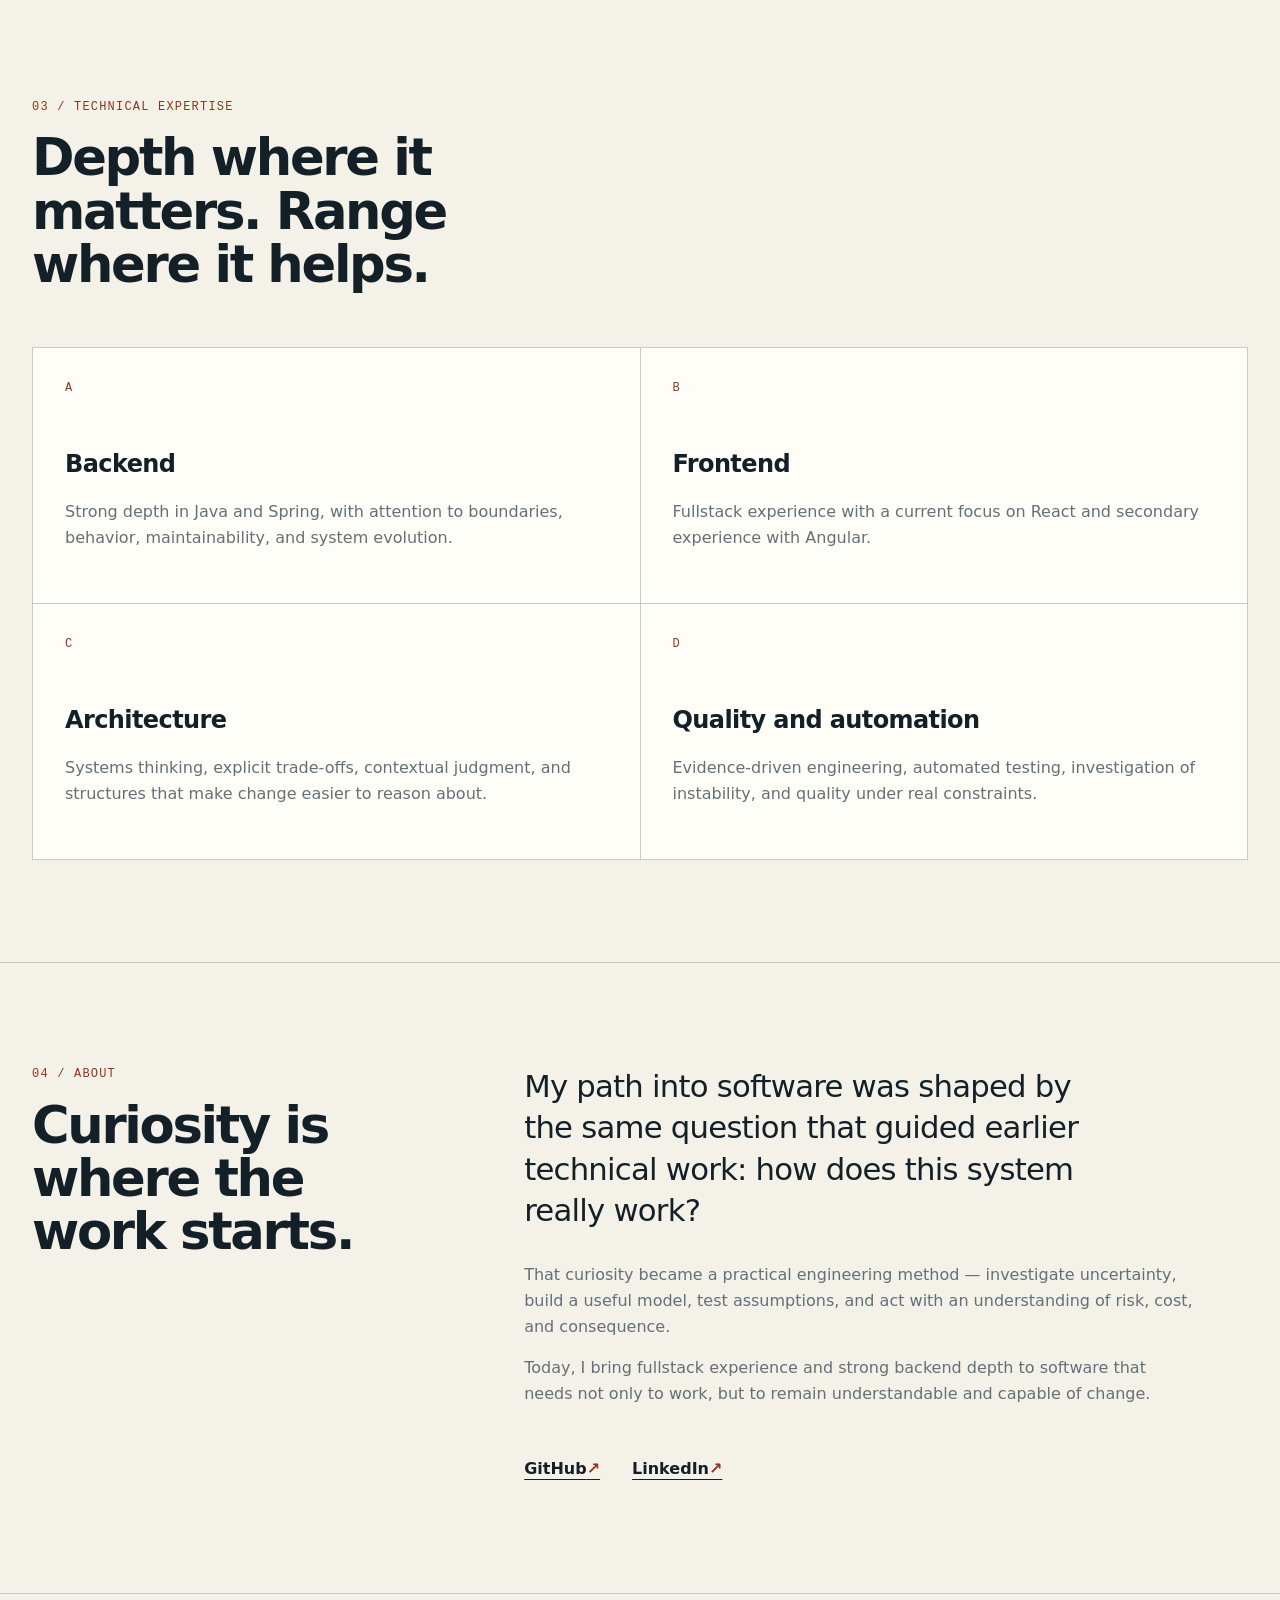
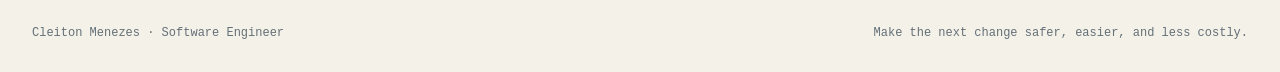
==== commit 23b90729: "Publish legacy investigation case study" ====
--- a/index.html
+++ b/index.html
@@ -104,9 +104,11 @@
           <div class="case-body">
             <p class="case-context">Legacy system · Root-cause investigation</p>
             <h3>Investigating a legacy permission bug</h3>
-            <p>Tracing runtime behavior exposed an obsolete module that was silently rewriting the permission queue.</p>
+            <p>Tracing runtime behavior exposed an obsolete module that overwrote correct restrictions on the in-memory user entity.</p>
+            <p class="case-lesson"><strong>Key lesson:</strong> follow state changes and revise the hypothesis when runtime evidence contradicts it.</p>
+            <a class="case-link" href="case-studies/legacy-investigation.html">Read case study <span aria-hidden="true">→</span></a>
           </div>
-          <span class="case-status">Case study in preparation</span>
+          <span class="case-status case-status-ready">Case study available</span>
         </article>
 
         <article class="case-card">
--- a/styles.css
+++ b/styles.css
@@ -94,6 +94,16 @@
 .evidence-note { margin-top: 2rem; padding: 1.25rem; border: 1px solid var(--line); background: var(--surface); }
 .evidence-note h3 { margin: 0 0 .5rem; font-size: 1rem; }
 .evidence-note p { margin: 0; }
+.metric-grid { display: grid; grid-template-columns: repeat(2, minmax(0, 1fr)); margin: 2rem 0; border-top: 1px solid var(--line); border-left: 1px solid var(--line); }
+.metric-card { min-height: 11rem; padding: 1.5rem; border-right: 1px solid var(--line); border-bottom: 1px solid var(--line); background: var(--surface); }
+.metric-value { margin: 0 0 .5rem; color: var(--signal-strong); font-size: clamp(1.8rem, 4vw, 3rem); line-height: 1; letter-spacing: -.04em; font-weight: 650; }
+.metric-card p:last-child { margin-bottom: 0; color: var(--muted); }
+.architecture-flow { margin: 2rem 0; padding: 0; list-style: none; border-top: 1px solid var(--line); }
+.architecture-flow li { padding: 1rem 0; display: grid; grid-template-columns: 8rem 1fr; gap: 1rem; border-bottom: 1px solid var(--line); }
+.architecture-flow strong { color: var(--signal-strong); font: .75rem/1.5 ui-monospace, "Cascadia Mono", monospace; text-transform: uppercase; letter-spacing: .06em; }
+.caveat { margin-top: 2rem; padding: 1.5rem; border: 1px dashed var(--line); }
+.caveat h3 { margin: 0 0 .5rem; font-size: 1rem; }
+.caveat p { margin: 0; color: var(--muted); }
 .system-map { margin: 2rem 0; padding: 1.5rem; border: 1px solid var(--line); background: var(--surface); }
 .system-map svg { width: 100%; height: auto; display: block; }
 .system-map .map-line { stroke: var(--muted); stroke-width: 2; fill: none; }
@@ -142,6 +152,8 @@
   .case-card { grid-template-columns: 1fr; gap: .75rem; }
   .case-status { grid-column: 1; }
   .expertise-grid { grid-template-columns: 1fr; }
+  .metric-grid { grid-template-columns: 1fr; }
+  .architecture-flow li { grid-template-columns: 1fr; gap: .25rem; }
   .site-footer { display: block; }
   .site-footer p + p { margin-top: .5rem; }
 }
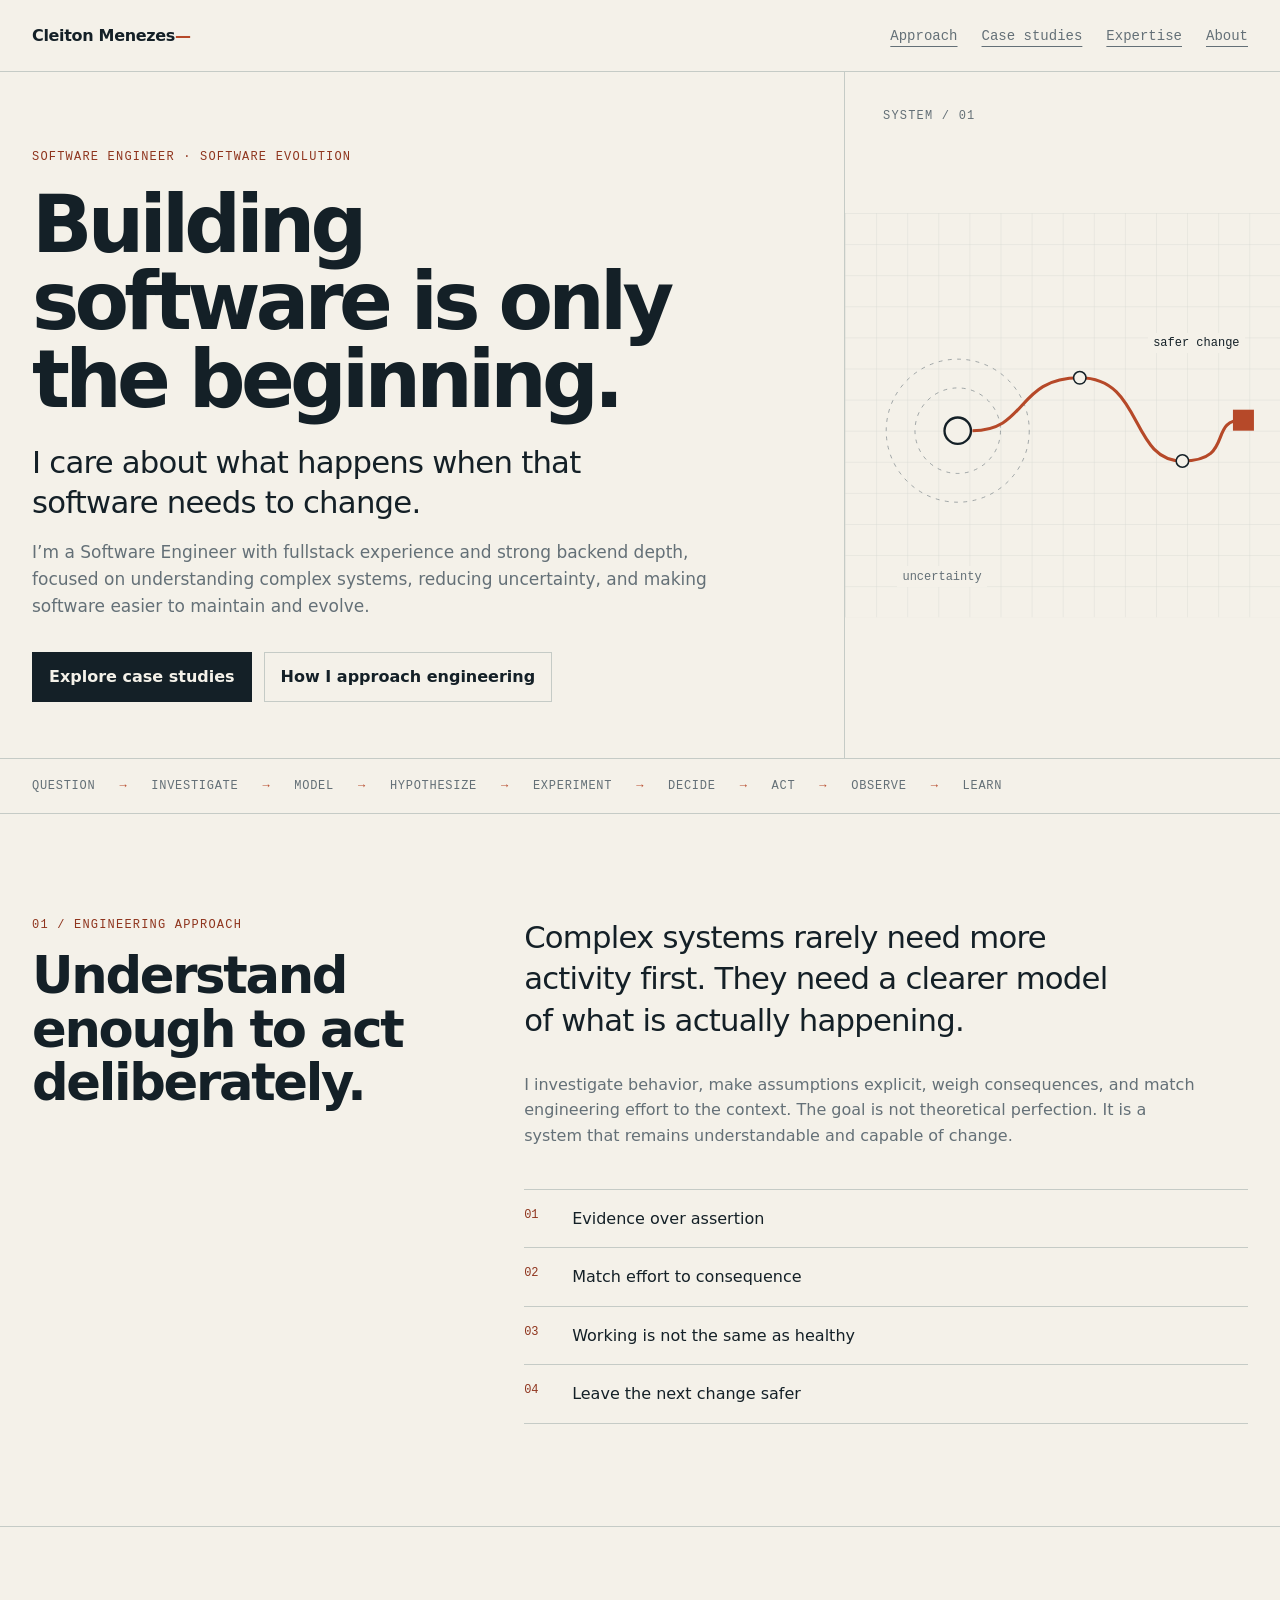
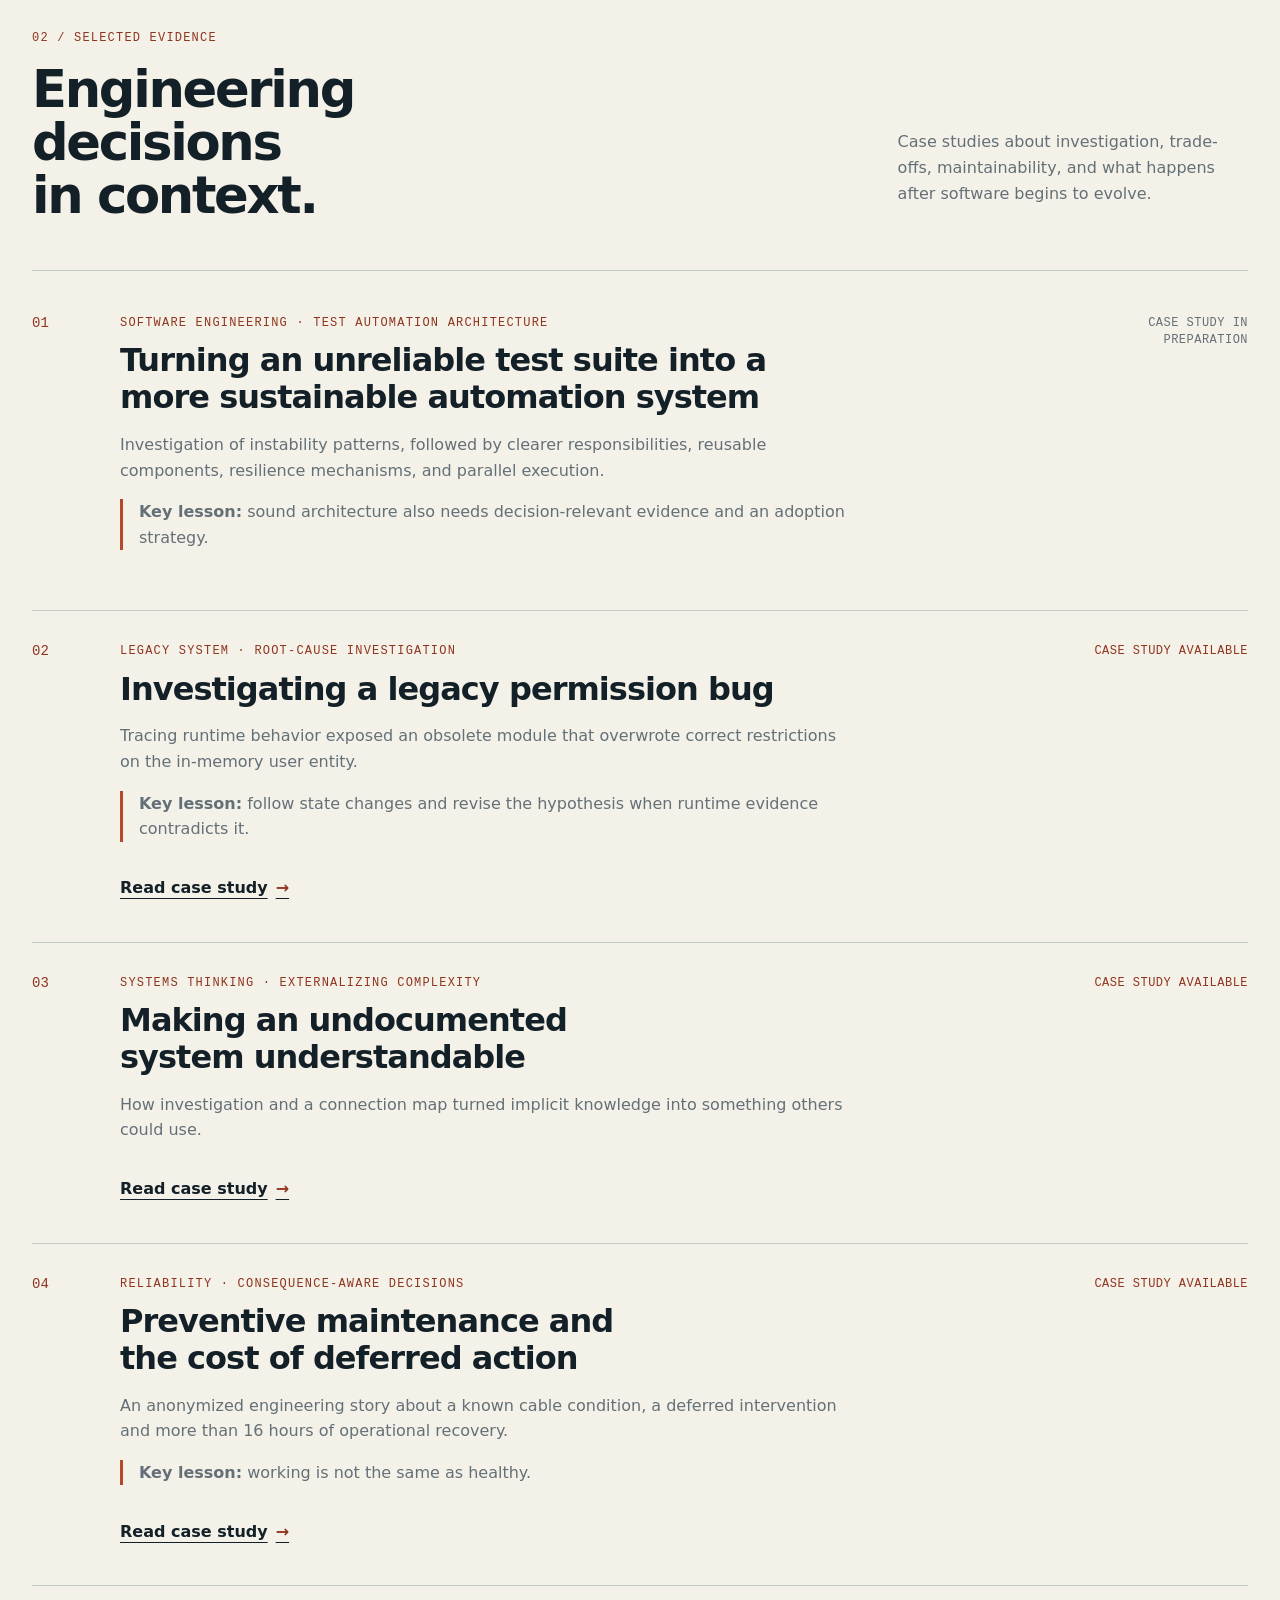
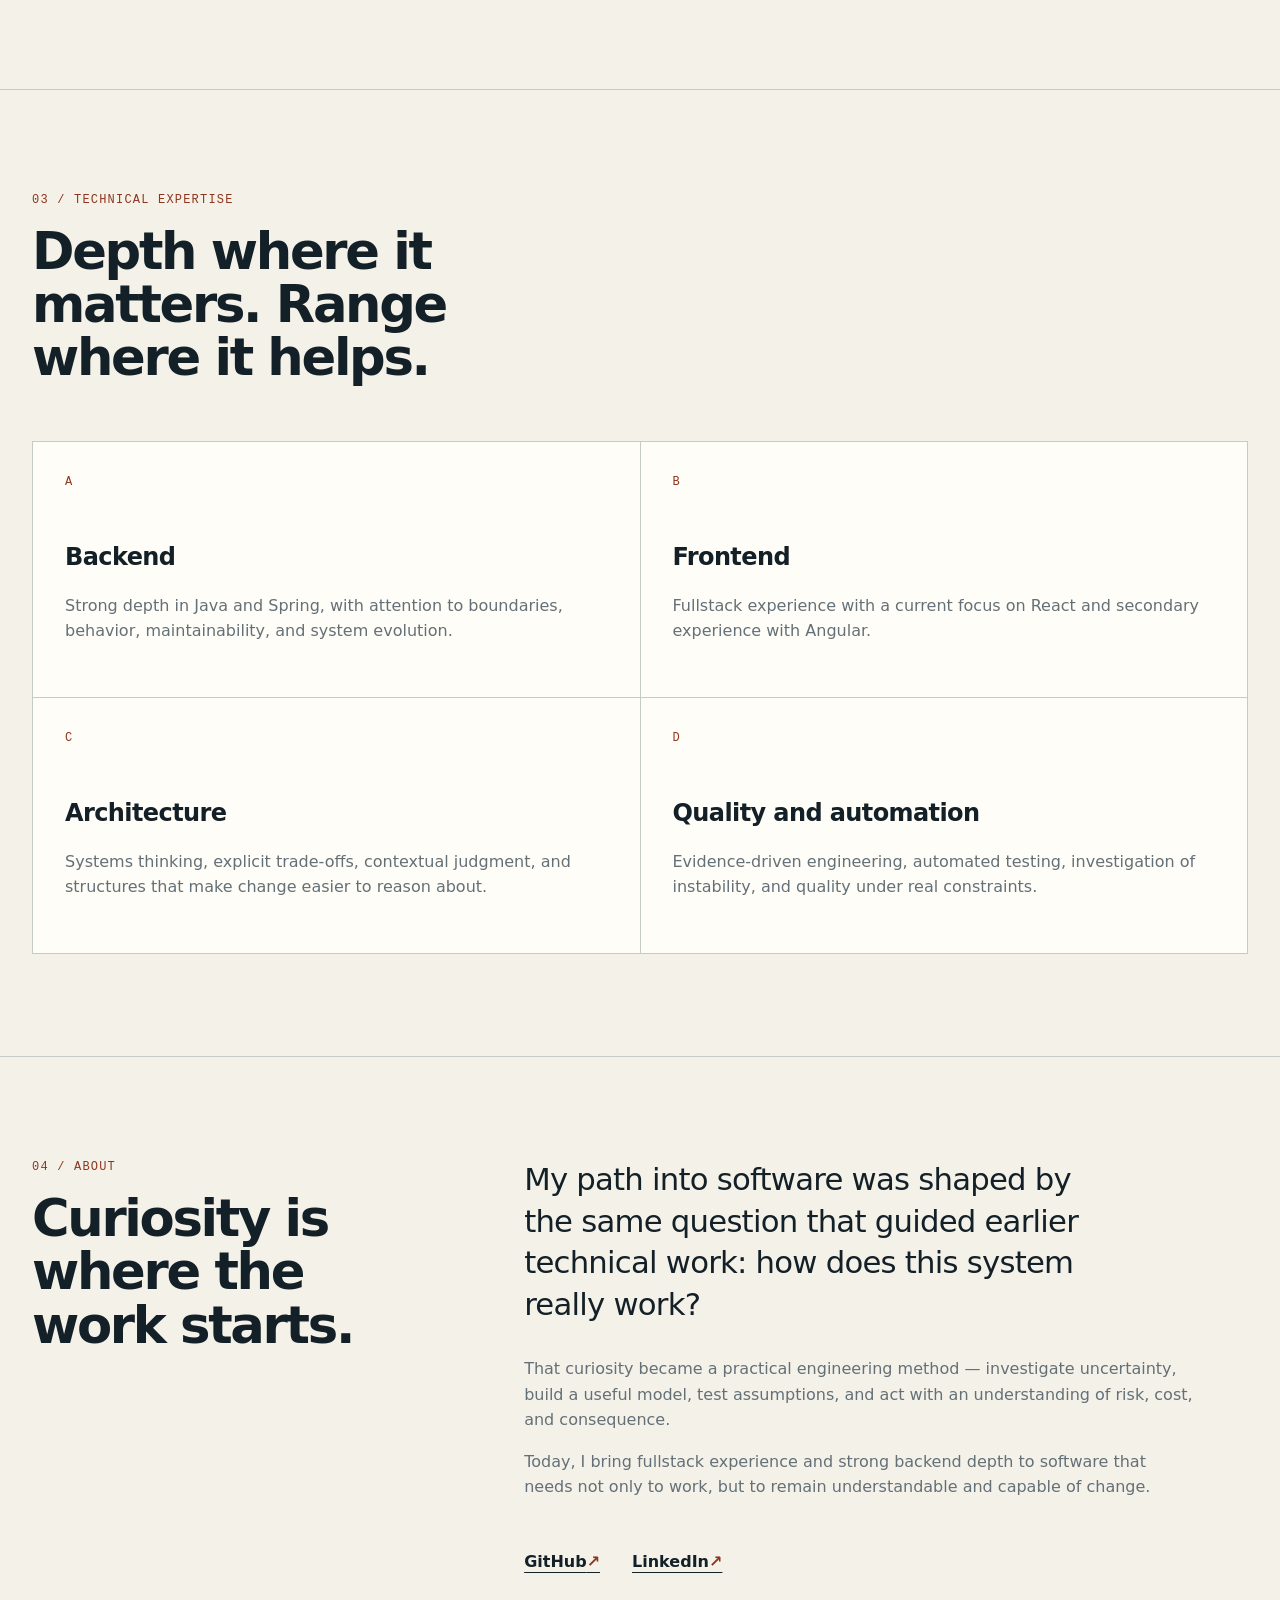
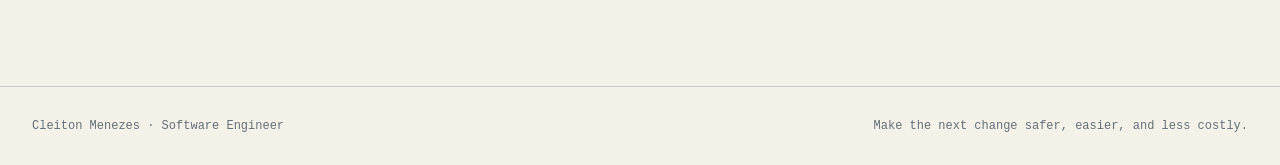
==== commit a91ed65a: "Publish preventive maintenance case study" ====
--- a/index.html
+++ b/index.html
@@ -127,9 +127,11 @@
           <div class="case-body">
             <p class="case-context">Reliability · Consequence-aware decisions</p>
             <h3>Preventive maintenance and the cost of deferred action</h3>
-            <p>Why a system can still function while already being outside an acceptable operating condition.</p>
+            <p>An anonymized engineering story about a known cable condition, a deferred intervention and more than 16 hours of operational recovery.</p>
+            <p class="case-lesson"><strong>Key lesson:</strong> working is not the same as healthy.</p>
+            <a class="case-link" href="case-studies/preventive-maintenance.html">Read case study <span aria-hidden="true">→</span></a>
           </div>
-          <span class="case-status">Case study in preparation</span>
+          <span class="case-status case-status-ready">Case study available</span>
         </article>
       </div>
     </section>
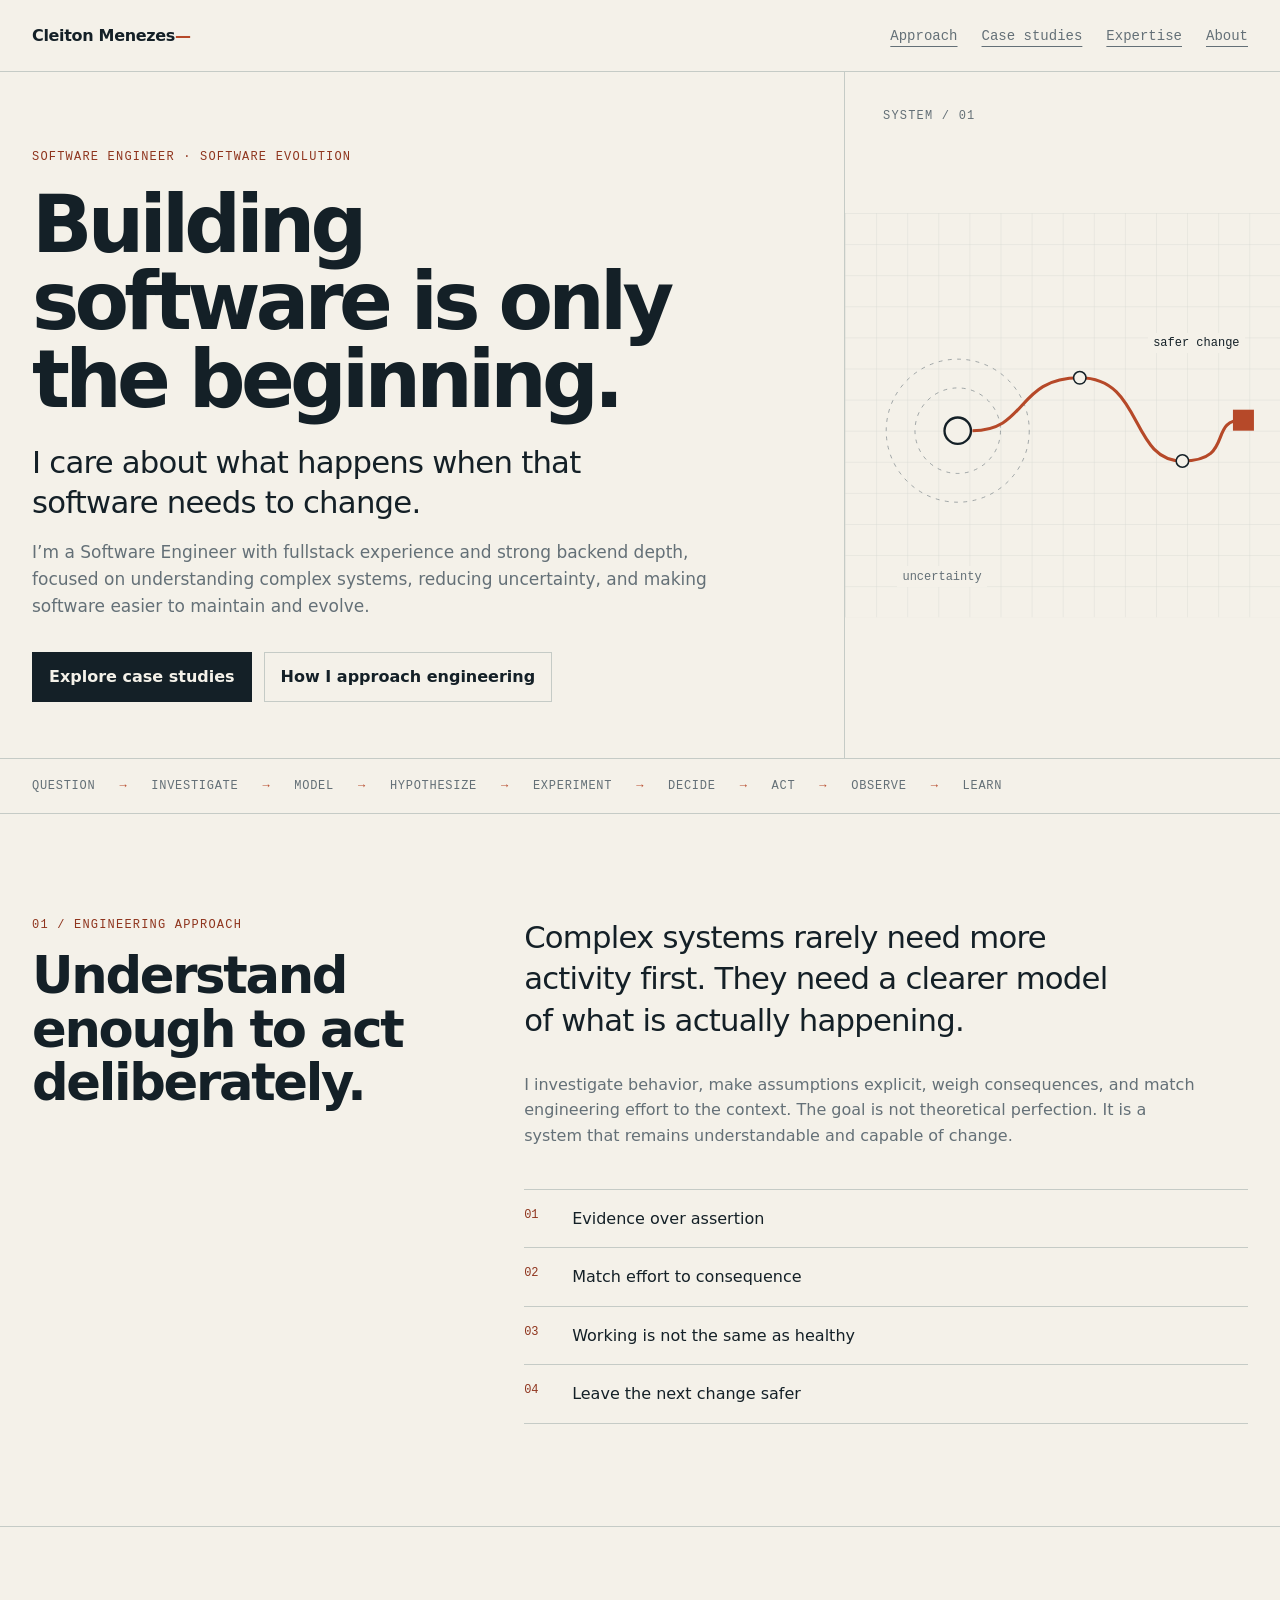
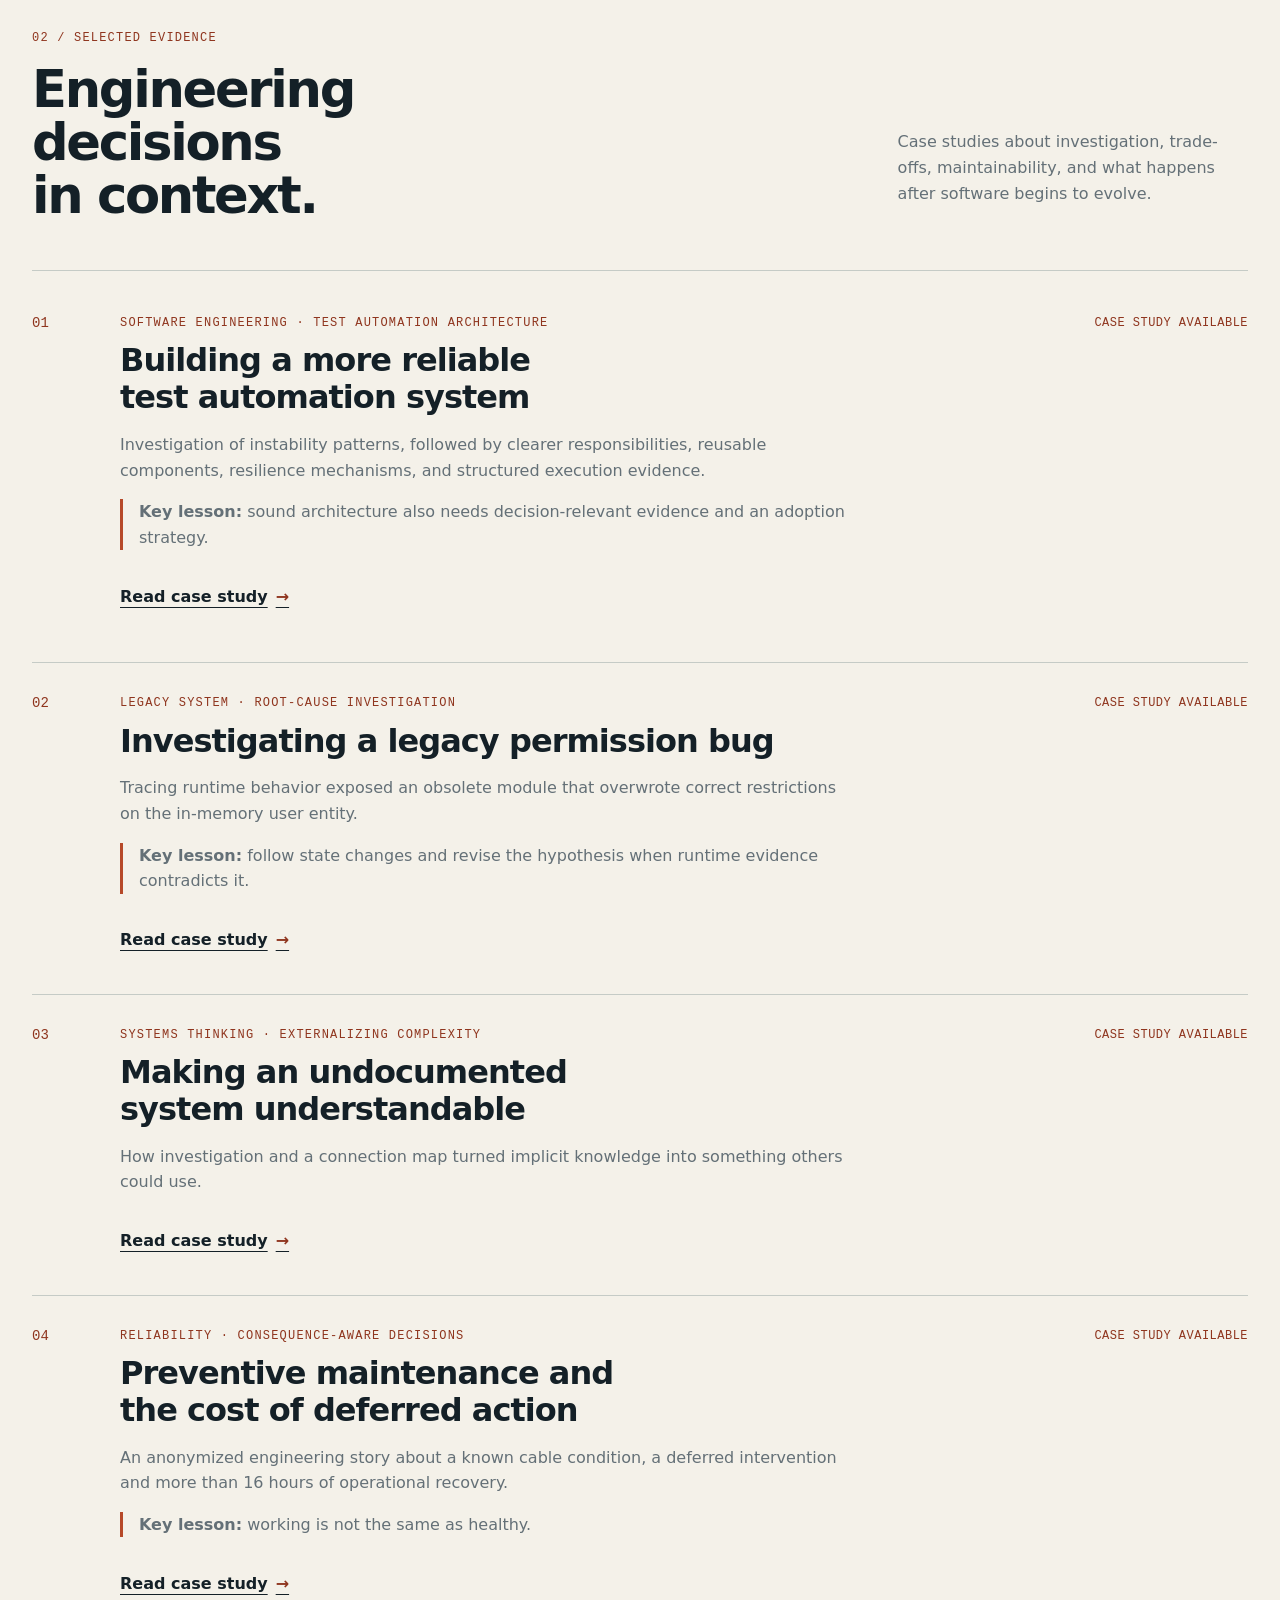
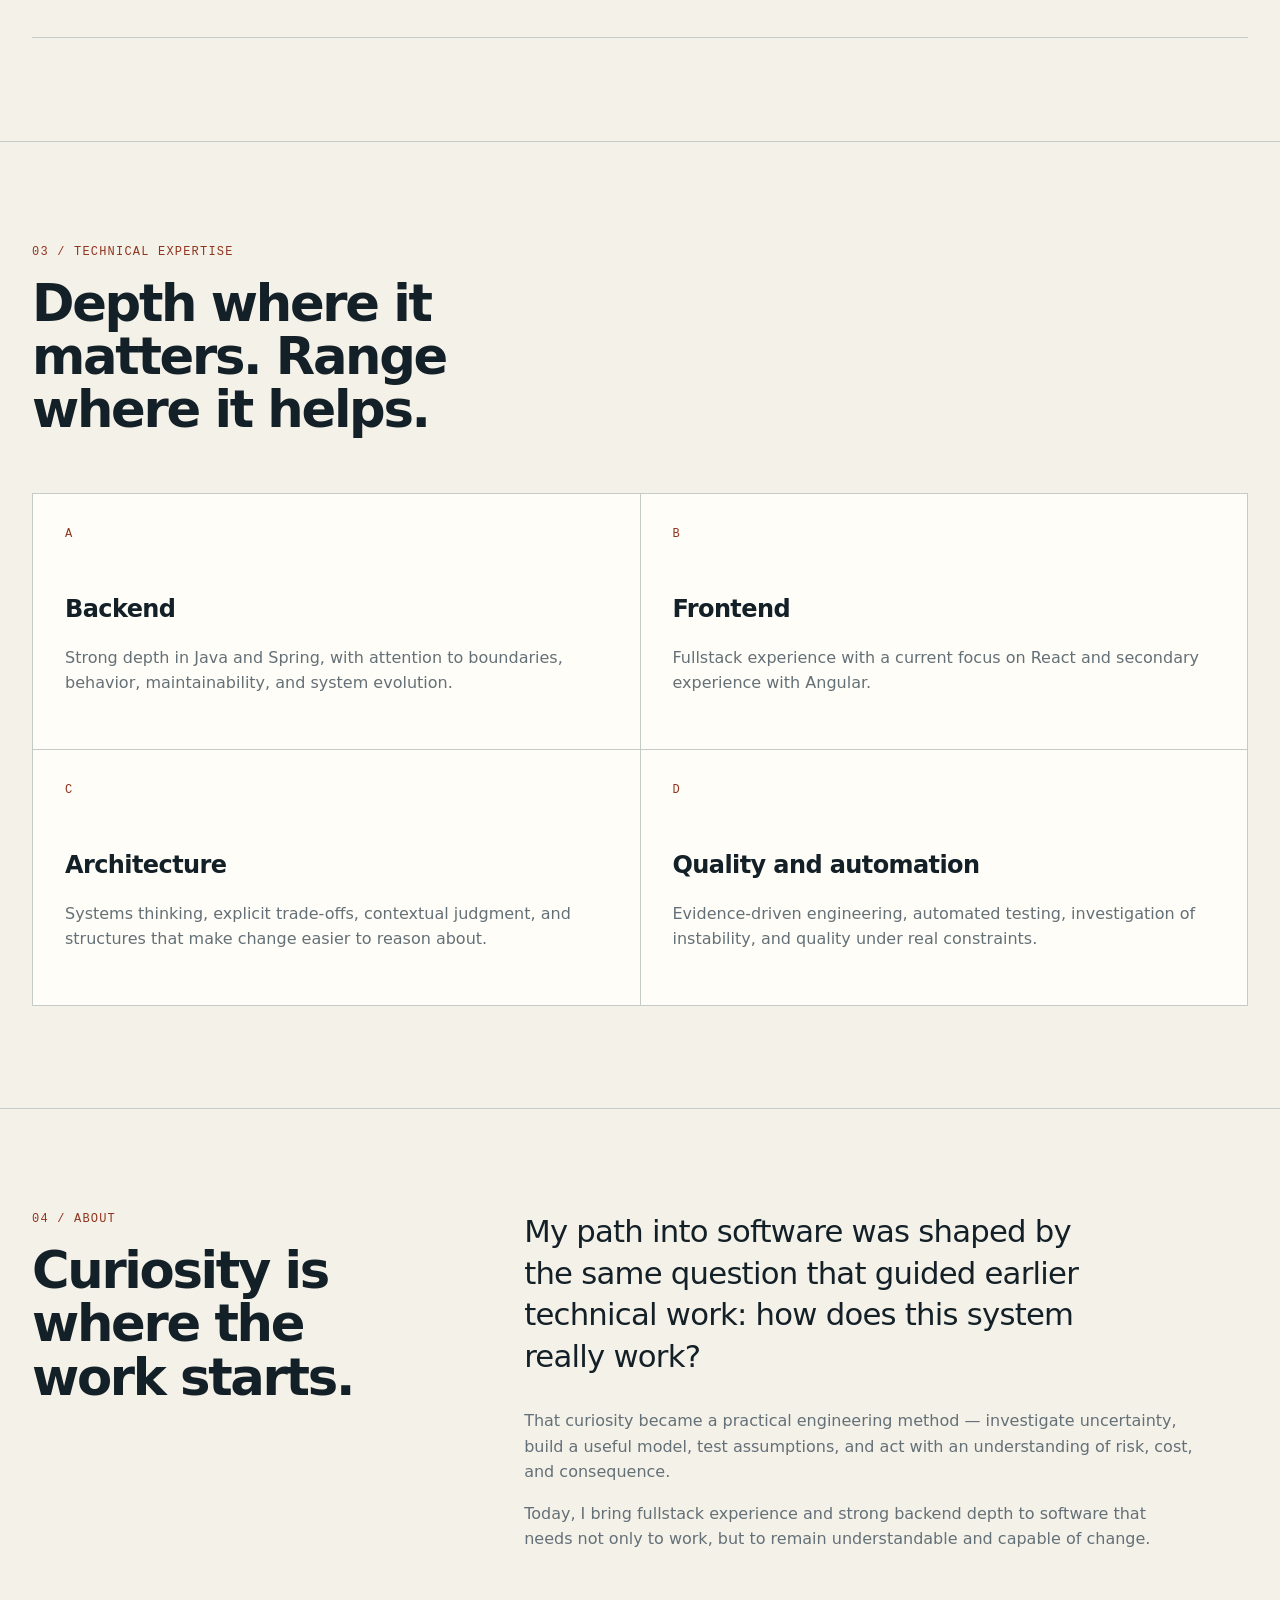
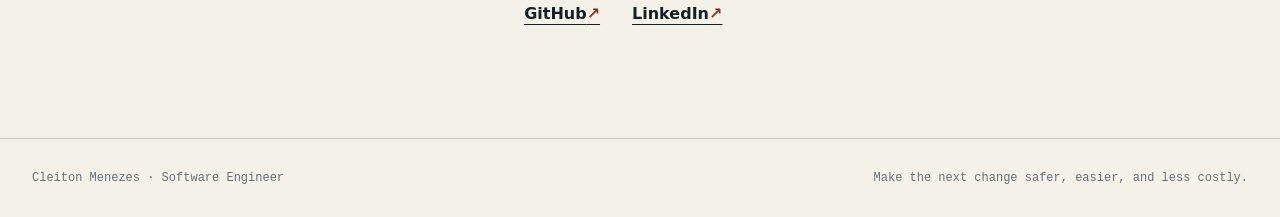
==== commit 4378caf9: "Publish test automation case study" ====
--- a/index.html
+++ b/index.html
@@ -92,11 +92,12 @@
           <div class="case-number">01</div>
           <div class="case-body">
             <p class="case-context">Software engineering · Test automation architecture</p>
-            <h3>Turning an unreliable test suite into a more sustainable automation system</h3>
-            <p>Investigation of instability patterns, followed by clearer responsibilities, reusable components, resilience mechanisms, and parallel execution.</p>
+            <h3>Building a more reliable test automation system</h3>
+            <p>Investigation of instability patterns, followed by clearer responsibilities, reusable components, resilience mechanisms, and structured execution evidence.</p>
             <p class="case-lesson"><strong>Key lesson:</strong> sound architecture also needs decision-relevant evidence and an adoption strategy.</p>
+            <a class="case-link" href="case-studies/automation-framework.html">Read case study <span aria-hidden="true">→</span></a>
           </div>
-          <span class="case-status">Case study in preparation</span>
+          <span class="case-status case-status-ready">Case study available</span>
         </article>
 
         <article class="case-card">
--- a/styles.css
+++ b/styles.css
@@ -78,6 +78,7 @@
 .case-status-ready { color: var(--signal-strong); }
 
 .case-page { width: min(100%, 68rem); margin: 0 auto; }
+.case-page h1, .case-page h2, .case-page h3, .case-page p, .case-page li, .case-page a { overflow-wrap: anywhere; }
 .case-hero { padding: clamp(4rem, 9vw, 8rem) 2rem clamp(3rem, 7vw, 6rem); border-bottom: 1px solid var(--line); }
 .case-hero h1 { max-width: 15ch; }
 .case-summary { max-width: 43rem; margin: 0; color: var(--muted); font-size: clamp(1.15rem, 2vw, 1.5rem); }
